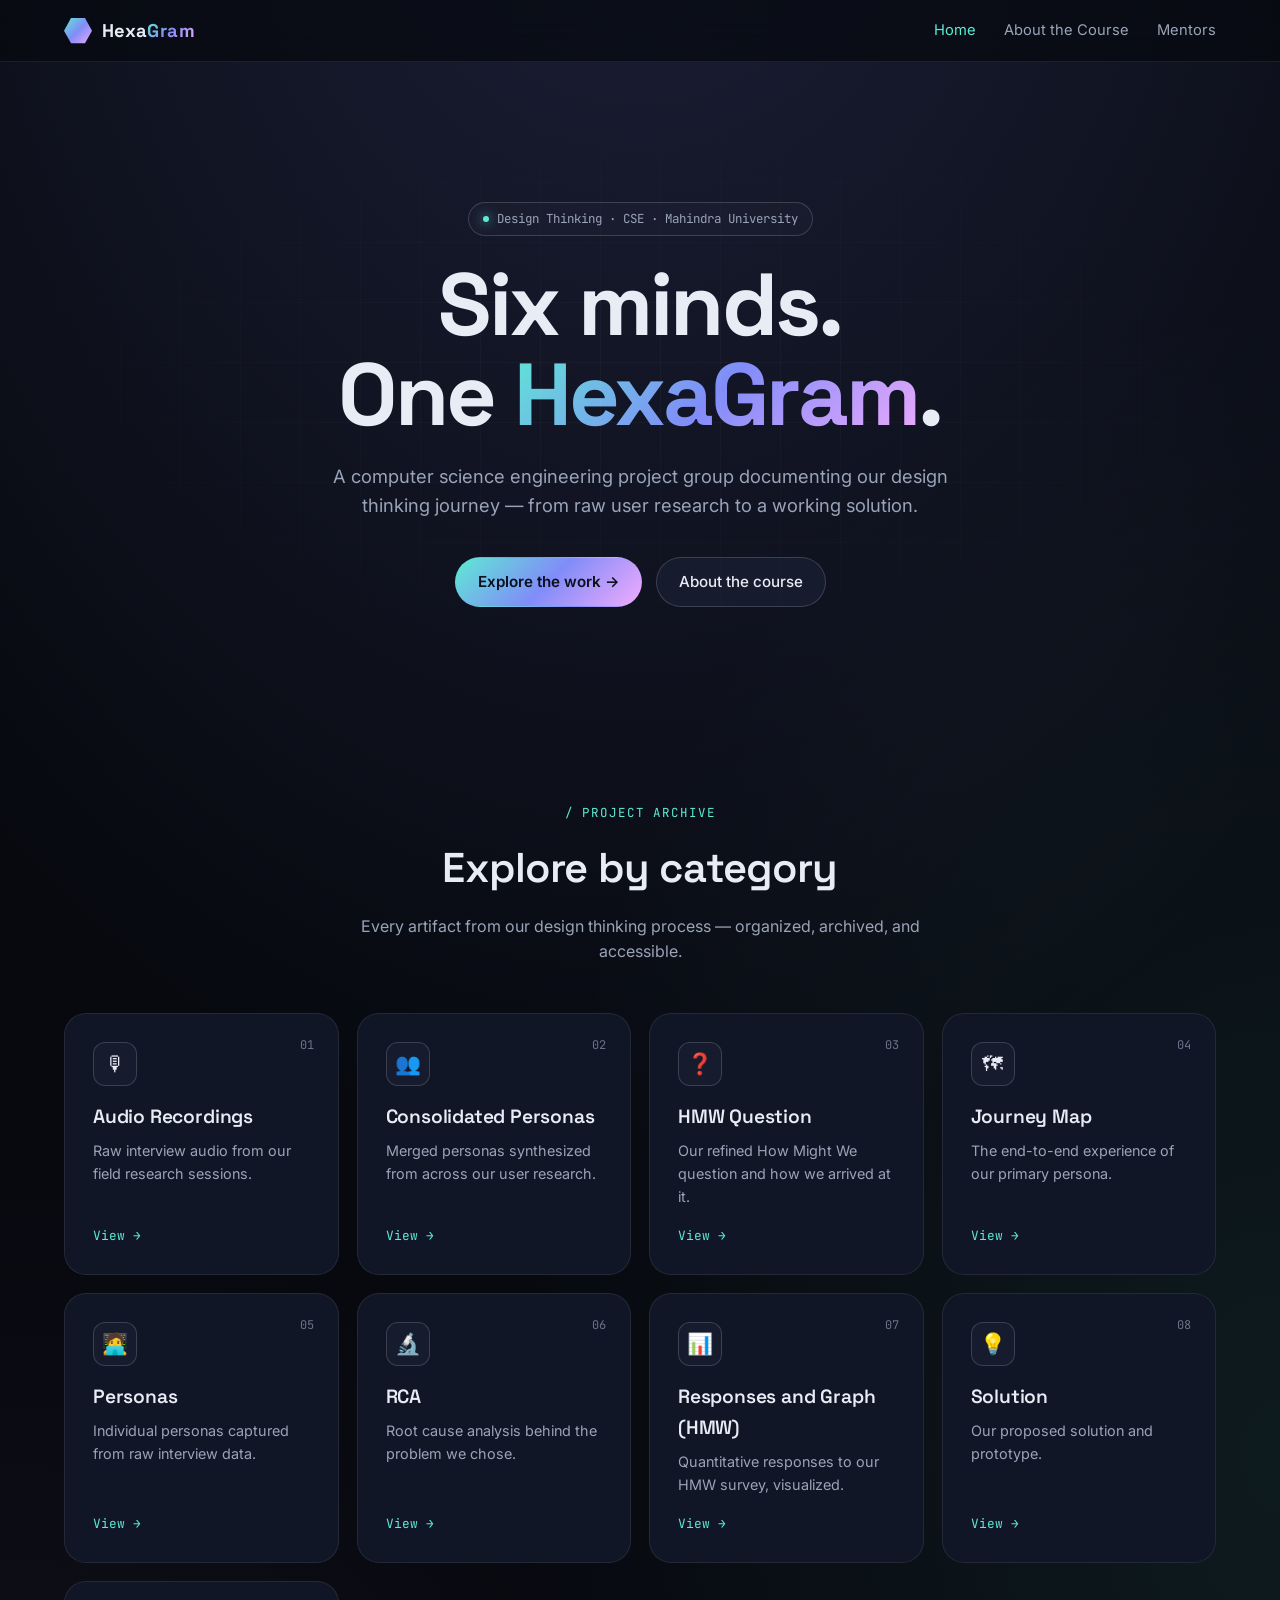
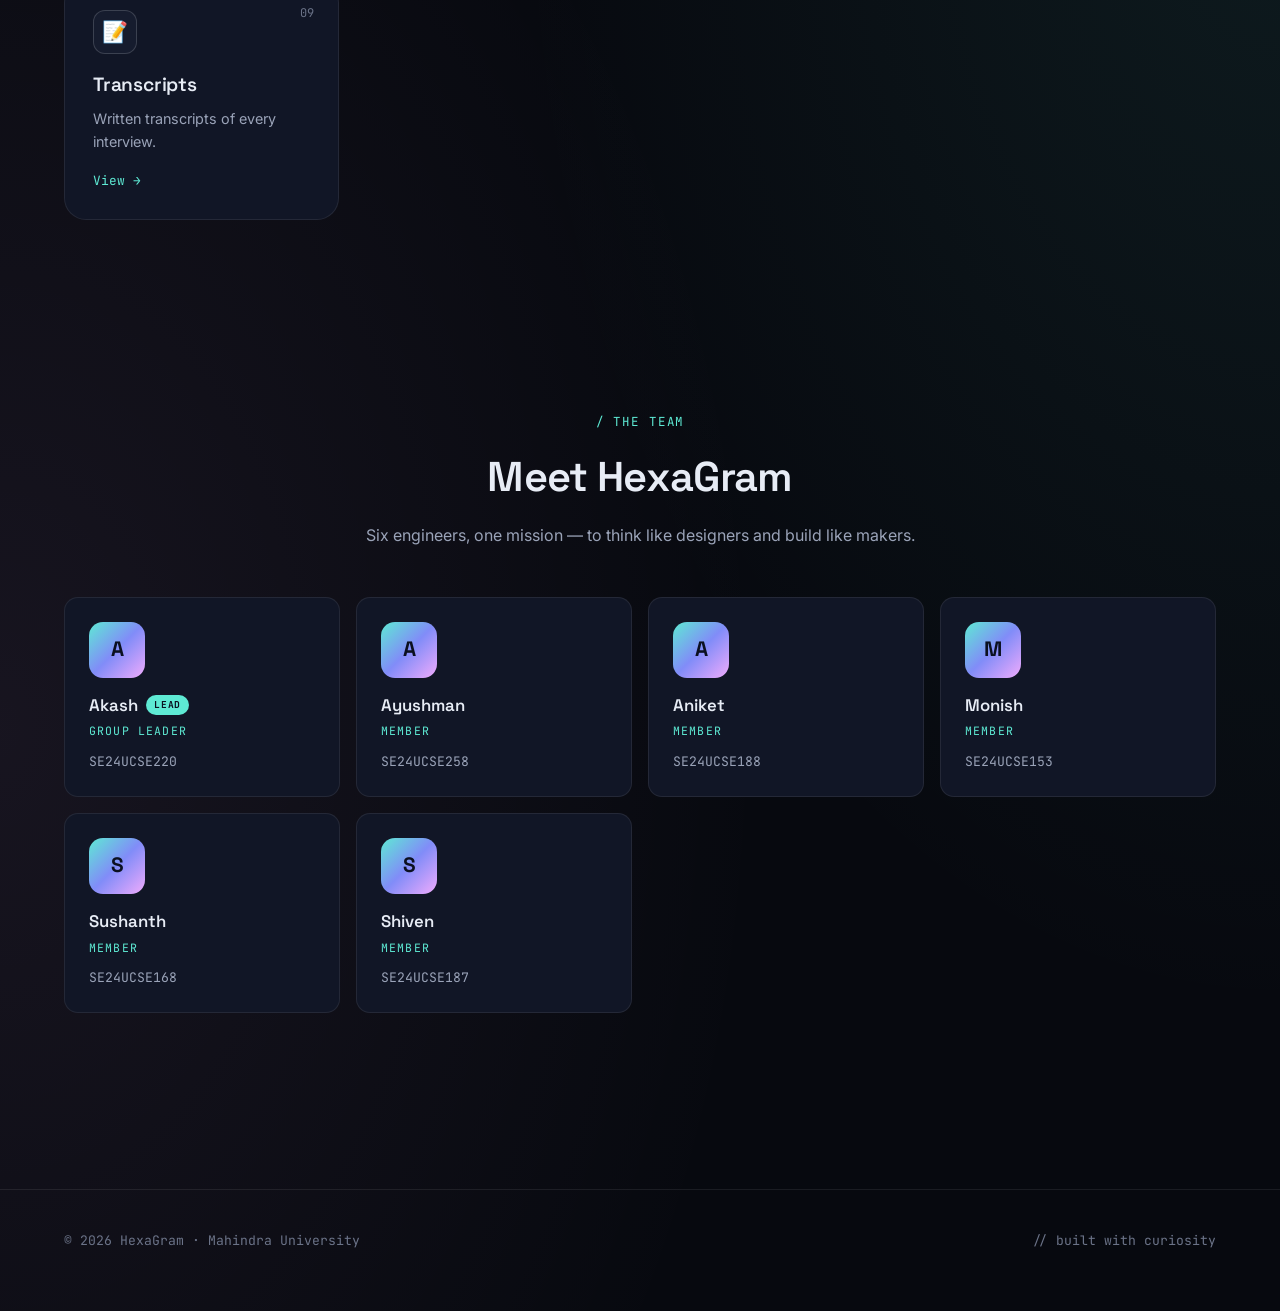
==== index.html @ b7a2eeb6 "Initial HexaGram upload" ====
<!DOCTYPE html>
<html lang="en">
<head>
  <meta charset="UTF-8" />
  <meta name="viewport" content="width=device-width, initial-scale=1.0" />
  <title>HexaGram — Design Thinking Project</title>
  <meta name="description" content="HexaGram is a six-member CSE engineering group exploring design thinking through research, personas, and solution prototyping." />
  <link rel="preconnect" href="https://fonts.googleapis.com" />
  <link rel="preconnect" href="https://fonts.gstatic.com" crossorigin />
  <link href="https://fonts.googleapis.com/css2?family=Inter:wght@400;500;600;700&family=Space+Grotesk:wght@400;500;600;700&family=JetBrains+Mono:wght@400;500&display=swap" rel="stylesheet" />
  <link rel="stylesheet" href="styles.css" />
</head>
<body>
  <nav class="nav">
    <div class="nav-inner">
      <a href="index.html" class="brand">
        <span class="brand-mark"></span>
        <span class="brand-name">Hexa<span>Gram</span></span>
      </a>
      <div class="nav-links">
        <a href="index.html" class="active">Home</a>
        <a href="about.html">About the Course</a>
        <a href="mentors.html">Mentors</a>
      </div>
    </div>
  </nav>

  <header class="hero">
    <div class="container">
      <span class="eyebrow"><span class="dot"></span> Design Thinking · CSE · Mahindra University</span>
      <h1>Six minds.<br/>One <span class="gradient">HexaGram</span>.</h1>
      <p class="lead">A computer science engineering project group documenting our design thinking journey — from raw user research to a working solution.</p>
      <div class="hero-cta">
        <a href="#explore" class="btn btn-primary">Explore the work →</a>
        <a href="about.html" class="btn">About the course</a>
      </div>
    </div>
  </header>

  <section class="section" id="explore">
    <div class="container">
      <div class="section-head">
        <span class="tag">/ project archive</span>
        <h2>Explore by category</h2>
        <p>Every artifact from our design thinking process — organized, archived, and accessible.</p>
      </div>
      <div class="cat-grid" id="categoryGrid"></div>
    </div>
  </section>

  <section class="section" id="team">
    <div class="container">
      <div class="section-head">
        <span class="tag">/ the team</span>
        <h2>Meet HexaGram</h2>
        <p>Six engineers, one mission — to think like designers and build like makers.</p>
      </div>
      <div class="team-grid" id="teamGrid"></div>
    </div>
  </section>

  <footer class="footer">
    <div class="container footer-inner">
      <div>© 2026 HexaGram · Mahindra University</div>
      <div>// built with curiosity</div>
    </div>
  </footer>

  <script src="app.js"></script>
  <script>
    // Render category grid + team on home page
    document.addEventListener('DOMContentLoaded', () => {
      HG.renderHome('#categoryGrid', '#teamGrid');
    });
  </script>
</body>
</html>
---- styles.css ----
/* ============================================
   HexaGram — Tech-focused, sleek design system
   ============================================ */
:root {
  --bg: #07090f;
  --bg-elev: #0d111b;
  --bg-card: #111626;
  --surface: #161c2e;
  --border: rgba(255, 255, 255, 0.08);
  --border-strong: rgba(255, 255, 255, 0.16);
  --text: #e7ecf5;
  --text-dim: #9aa3b8;
  --text-faint: #6b7388;
  --accent: #5eead4;          /* teal */
  --accent-2: #818cf8;        /* indigo */
  --accent-3: #f0abfc;        /* fuchsia */
  --glow: 0 0 40px rgba(94, 234, 212, 0.25);
  --gradient: linear-gradient(135deg, #5eead4 0%, #818cf8 50%, #f0abfc 100%);
  --gradient-soft: linear-gradient(135deg, rgba(94,234,212,0.12), rgba(129,140,248,0.12), rgba(240,171,252,0.12));
  --radius: 14px;
  --radius-lg: 22px;
  --shadow: 0 30px 80px -30px rgba(0,0,0,0.7);
  --font-display: "Space Grotesk", "Inter", system-ui, sans-serif;
  --font-body: "Inter", system-ui, -apple-system, sans-serif;
  --font-mono: "JetBrains Mono", ui-monospace, "SF Mono", Menlo, monospace;
}

* { box-sizing: border-box; margin: 0; padding: 0; }

html { scroll-behavior: smooth; }

body {
  background: var(--bg);
  color: var(--text);
  font-family: var(--font-body);
  font-size: 16px;
  line-height: 1.6;
  min-height: 100vh;
  overflow-x: hidden;
  background-image:
    radial-gradient(ellipse 80% 50% at 50% -10%, rgba(129,140,248,0.18), transparent),
    radial-gradient(ellipse 60% 40% at 100% 50%, rgba(94,234,212,0.08), transparent),
    radial-gradient(ellipse 60% 40% at 0% 80%, rgba(240,171,252,0.07), transparent);
}

a { color: inherit; text-decoration: none; }
img { max-width: 100%; display: block; }

/* ---------- Layout ---------- */
.container { max-width: 1200px; margin: 0 auto; padding: 0 24px; }
.section { padding: 96px 0; }
.section-sm { padding: 56px 0; }

/* ---------- Nav ---------- */
.nav {
  position: sticky; top: 0; z-index: 50;
  backdrop-filter: blur(14px);
  background: rgba(7, 9, 15, 0.7);
  border-bottom: 1px solid var(--border);
}
.nav-inner {
  display: flex; align-items: center; justify-content: space-between;
  padding: 16px 24px; max-width: 1200px; margin: 0 auto;
}
.brand {
  display: flex; align-items: center; gap: 10px;
  font-family: var(--font-display);
  font-weight: 700; font-size: 1.15rem; letter-spacing: 0.02em;
}
.brand-mark {
  width: 28px; height: 28px;
  background: var(--gradient);
  clip-path: polygon(25% 5%, 75% 5%, 100% 50%, 75% 95%, 25% 95%, 0% 50%);
  box-shadow: var(--glow);
}
.brand-name span { background: var(--gradient); -webkit-background-clip: text; background-clip: text; color: transparent; }
.nav-links { display: flex; gap: 28px; }
.nav-links a {
  font-size: 0.92rem; color: var(--text-dim);
  transition: color 0.2s;
}
.nav-links a:hover, .nav-links a.active { color: var(--text); }
.nav-links a.active { color: var(--accent); }

/* ---------- Hero ---------- */
.hero {
  position: relative;
  padding: 140px 0 100px;
  text-align: center;
  overflow: hidden;
}
.hero::before {
  content: "";
  position: absolute; inset: 0;
  background-image:
    linear-gradient(rgba(255,255,255,0.03) 1px, transparent 1px),
    linear-gradient(90deg, rgba(255,255,255,0.03) 1px, transparent 1px);
  background-size: 60px 60px;
  mask-image: radial-gradient(ellipse 60% 50% at 50% 50%, black, transparent);
  pointer-events: none;
}
.eyebrow {
  display: inline-flex; align-items: center; gap: 8px;
  padding: 6px 14px;
  border: 1px solid var(--border-strong);
  border-radius: 999px;
  font-family: var(--font-mono);
  font-size: 0.78rem;
  color: var(--text-dim);
  background: rgba(255,255,255,0.02);
  margin-bottom: 24px;
}
.eyebrow .dot { width: 6px; height: 6px; border-radius: 50%; background: var(--accent); box-shadow: 0 0 12px var(--accent); }
.hero h1 {
  font-family: var(--font-display);
  font-size: clamp(2.5rem, 7vw, 5.5rem);
  font-weight: 700;
  line-height: 1.02;
  letter-spacing: -0.03em;
  margin-bottom: 22px;
}
.hero h1 .gradient { background: var(--gradient); -webkit-background-clip: text; background-clip: text; color: transparent; }
.hero p.lead {
  font-size: 1.15rem;
  color: var(--text-dim);
  max-width: 640px;
  margin: 0 auto 36px;
}
.hero-cta { display: inline-flex; gap: 14px; flex-wrap: wrap; justify-content: center; }

.btn {
  display: inline-flex; align-items: center; gap: 8px;
  padding: 12px 22px;
  border-radius: 999px;
  font-weight: 500; font-size: 0.95rem;
  border: 1px solid var(--border-strong);
  background: var(--surface);
  color: var(--text);
  cursor: pointer;
  transition: all 0.2s;
}
.btn:hover { border-color: var(--accent); transform: translateY(-1px); }
.btn-primary {
  background: var(--gradient);
  color: #0b1020;
  border-color: transparent;
  font-weight: 600;
}
.btn-primary:hover { box-shadow: var(--glow); }

/* ---------- Section heads ---------- */
.section-head { margin-bottom: 48px; text-align: center; }
.section-head h2 {
  font-family: var(--font-display);
  font-size: clamp(1.8rem, 3.5vw, 2.6rem);
  font-weight: 600; letter-spacing: -0.02em;
  margin-bottom: 12px;
}
.section-head p { color: var(--text-dim); max-width: 560px; margin: 0 auto; }
.section-head .tag {
  font-family: var(--font-mono);
  font-size: 0.78rem; color: var(--accent);
  text-transform: uppercase; letter-spacing: 0.15em;
  margin-bottom: 12px; display: block;
}

/* ---------- Category Grid ---------- */
.cat-grid {
  display: grid;
  grid-template-columns: repeat(auto-fill, minmax(260px, 1fr));
  gap: 18px;
}
.cat-card {
  position: relative;
  display: block;
  padding: 28px;
  background: var(--bg-card);
  border: 1px solid var(--border);
  border-radius: var(--radius-lg);
  transition: all 0.3s ease;
  overflow: hidden;
  min-height: 200px;
  display: flex; flex-direction: column; justify-content: space-between;
}
.cat-card::before {
  content: "";
  position: absolute; inset: 0;
  background: var(--gradient-soft);
  opacity: 0;
  transition: opacity 0.3s;
}
.cat-card:hover {
  border-color: var(--border-strong);
  transform: translateY(-4px);
  box-shadow: var(--shadow);
}
.cat-card:hover::before { opacity: 1; }
.cat-card > * { position: relative; z-index: 1; }
.cat-icon {
  width: 44px; height: 44px;
  border-radius: 12px;
  background: var(--surface);
  border: 1px solid var(--border-strong);
  display: flex; align-items: center; justify-content: center;
  font-size: 1.3rem;
  margin-bottom: 16px;
}
.cat-card h3 {
  font-family: var(--font-display);
  font-size: 1.2rem;
  font-weight: 600;
  letter-spacing: -0.01em;
  margin-bottom: 6px;
}
.cat-card p { color: var(--text-dim); font-size: 0.9rem; }
.cat-card .arrow {
  margin-top: 18px;
  font-family: var(--font-mono);
  font-size: 0.8rem;
  color: var(--accent);
  display: inline-flex; align-items: center; gap: 6px;
}
.cat-card .num {
  position: absolute; top: 22px; right: 24px;
  font-family: var(--font-mono);
  font-size: 0.75rem;
  color: var(--text-faint);
}

/* ---------- Team ---------- */
.team-grid {
  display: grid;
  grid-template-columns: repeat(auto-fill, minmax(220px, 1fr));
  gap: 16px;
}
.member-card {
  padding: 24px;
  background: var(--bg-card);
  border: 1px solid var(--border);
  border-radius: var(--radius);
  position: relative;
  transition: all 0.3s;
}
.member-card:hover { border-color: var(--accent); transform: translateY(-2px); }
.member-avatar {
  width: 56px; height: 56px; border-radius: 14px;
  background: var(--gradient);
  display: flex; align-items: center; justify-content: center;
  font-family: var(--font-display);
  font-weight: 700; font-size: 1.3rem;
  color: #0b1020;
  margin-bottom: 14px;
}
.member-name {
  font-family: var(--font-display);
  font-weight: 600; font-size: 1.05rem;
  display: flex; align-items: center; gap: 8px;
}
.member-role {
  font-family: var(--font-mono);
  font-size: 0.72rem;
  color: var(--accent);
  text-transform: uppercase; letter-spacing: 0.1em;
  margin: 4px 0 10px;
}
.member-id {
  font-family: var(--font-mono);
  font-size: 0.82rem;
  color: var(--text-dim);
}
.leader-badge {
  font-family: var(--font-mono); font-size: 0.6rem;
  background: var(--accent); color: #0b1020;
  padding: 2px 8px; border-radius: 999px;
  font-weight: 700; letter-spacing: 0.08em;
}

/* ---------- Mentors ---------- */
.mentor-grid {
  display: grid;
  grid-template-columns: repeat(auto-fill, minmax(260px, 1fr));
  gap: 20px;
}
.mentor-card {
  padding: 32px 28px;
  background: var(--bg-card);
  border: 1px solid var(--border);
  border-radius: var(--radius-lg);
  text-align: center;
  transition: all 0.3s;
}
.mentor-card:hover { transform: translateY(-4px); border-color: var(--border-strong); box-shadow: var(--shadow); }
.mentor-avatar {
  width: 88px; height: 88px;
  margin: 0 auto 18px;
  border-radius: 50%;
  background: var(--gradient);
  display: flex; align-items: center; justify-content: center;
  font-family: var(--font-display);
  font-size: 2rem; font-weight: 700;
  color: #0b1020;
  box-shadow: var(--glow);
}
.mentor-name { font-family: var(--font-display); font-size: 1.2rem; font-weight: 600; }
.mentor-role { font-family: var(--font-mono); font-size: 0.75rem; color: var(--accent); text-transform: uppercase; letter-spacing: 0.12em; margin: 6px 0 14px; }
.mentor-bio { color: var(--text-dim); font-size: 0.92rem; }

/* ---------- About / Prose ---------- */
.prose {
  max-width: 760px;
  margin: 0 auto;
}
.prose h2 {
  font-family: var(--font-display);
  font-size: 1.6rem;
  margin: 40px 0 16px;
  letter-spacing: -0.01em;
}
.prose h2:first-child { margin-top: 0; }
.prose p { color: var(--text-dim); margin-bottom: 16px; }
.prose ul { padding-left: 22px; margin-bottom: 16px; color: var(--text-dim); }
.prose li { margin-bottom: 8px; }
.prose strong { color: var(--text); }

.about-grid {
  display: grid;
  grid-template-columns: repeat(auto-fit, minmax(220px, 1fr));
  gap: 16px;
  margin-top: 32px;
}
.about-stat {
  padding: 24px;
  background: var(--bg-card);
  border: 1px solid var(--border);
  border-radius: var(--radius);
}
.about-stat .n {
  font-family: var(--font-display);
  font-size: 2rem; font-weight: 700;
  background: var(--gradient);
  -webkit-background-clip: text; background-clip: text; color: transparent;
}
.about-stat .l {
  font-family: var(--font-mono);
  font-size: 0.78rem;
  color: var(--text-dim);
  text-transform: uppercase; letter-spacing: 0.1em;
  margin-top: 4px;
}

/* ---------- Subpage (template) ---------- */
.subpage-header {
  padding: 80px 0 40px;
  border-bottom: 1px solid var(--border);
}
.crumb {
  font-family: var(--font-mono);
  font-size: 0.8rem;
  color: var(--text-faint);
  margin-bottom: 16px;
}
.crumb a { color: var(--text-dim); }
.crumb a:hover { color: var(--accent); }
.subpage-title {
  font-family: var(--font-display);
  font-size: clamp(2rem, 5vw, 3.4rem);
  font-weight: 700; letter-spacing: -0.02em;
  margin-bottom: 14px;
}
.subpage-desc { color: var(--text-dim); max-width: 720px; font-size: 1.05rem; }

.block { margin-bottom: 48px; }
.block h2 {
  font-family: var(--font-display);
  font-size: 1.5rem; font-weight: 600;
  margin-bottom: 16px;
  letter-spacing: -0.01em;
}
.block-text p { color: var(--text-dim); margin-bottom: 14px; }
.block-images {
  display: grid;
  grid-template-columns: repeat(auto-fill, minmax(280px, 1fr));
  gap: 14px;
}
.block-images img {
  width: 100%;
  border-radius: var(--radius);
  border: 1px solid var(--border);
  background: var(--bg-card);
}
.file-list { display: grid; gap: 10px; }
.file-item {
  display: flex; align-items: center; gap: 14px;
  padding: 14px 18px;
  background: var(--bg-card);
  border: 1px solid var(--border);
  border-radius: var(--radius);
  transition: all 0.2s;
}
.file-item:hover { border-color: var(--accent); }
.file-item .ico {
  width: 36px; height: 36px; border-radius: 10px;
  background: var(--surface); border: 1px solid var(--border-strong);
  display: flex; align-items: center; justify-content: center;
  font-family: var(--font-mono); font-size: 0.7rem;
  color: var(--accent);
}
.file-item .meta { flex: 1; }
.file-item .name { font-weight: 500; }
.file-item .sub { font-size: 0.82rem; color: var(--text-faint); font-family: var(--font-mono); }

/* ---------- Audio ---------- */
.audio-item {
  padding: 18px;
  background: var(--bg-card);
  border: 1px solid var(--border);
  border-radius: var(--radius);
  margin-bottom: 12px;
}
.audio-item .label { font-weight: 500; margin-bottom: 10px; }
.audio-item audio { width: 100%; }

/* ---------- Footer ---------- */
.footer {
  border-top: 1px solid var(--border);
  padding: 40px 0 60px;
  margin-top: 80px;
}
.footer-inner {
  display: flex; justify-content: space-between; flex-wrap: wrap; gap: 20px;
  color: var(--text-faint);
  font-family: var(--font-mono);
  font-size: 0.82rem;
}

/* ---------- Loading state ---------- */
.loading {
  padding: 80px 20px; text-align: center;
  color: var(--text-dim);
  font-family: var(--font-mono);
}
.empty { color: var(--text-faint); font-style: italic; }

@media (max-width: 640px) {
  .section { padding: 64px 0; }
  .hero { padding: 80px 0 60px; }
  .nav-links { gap: 16px; }
  .nav-links a { font-size: 0.85rem; }
}
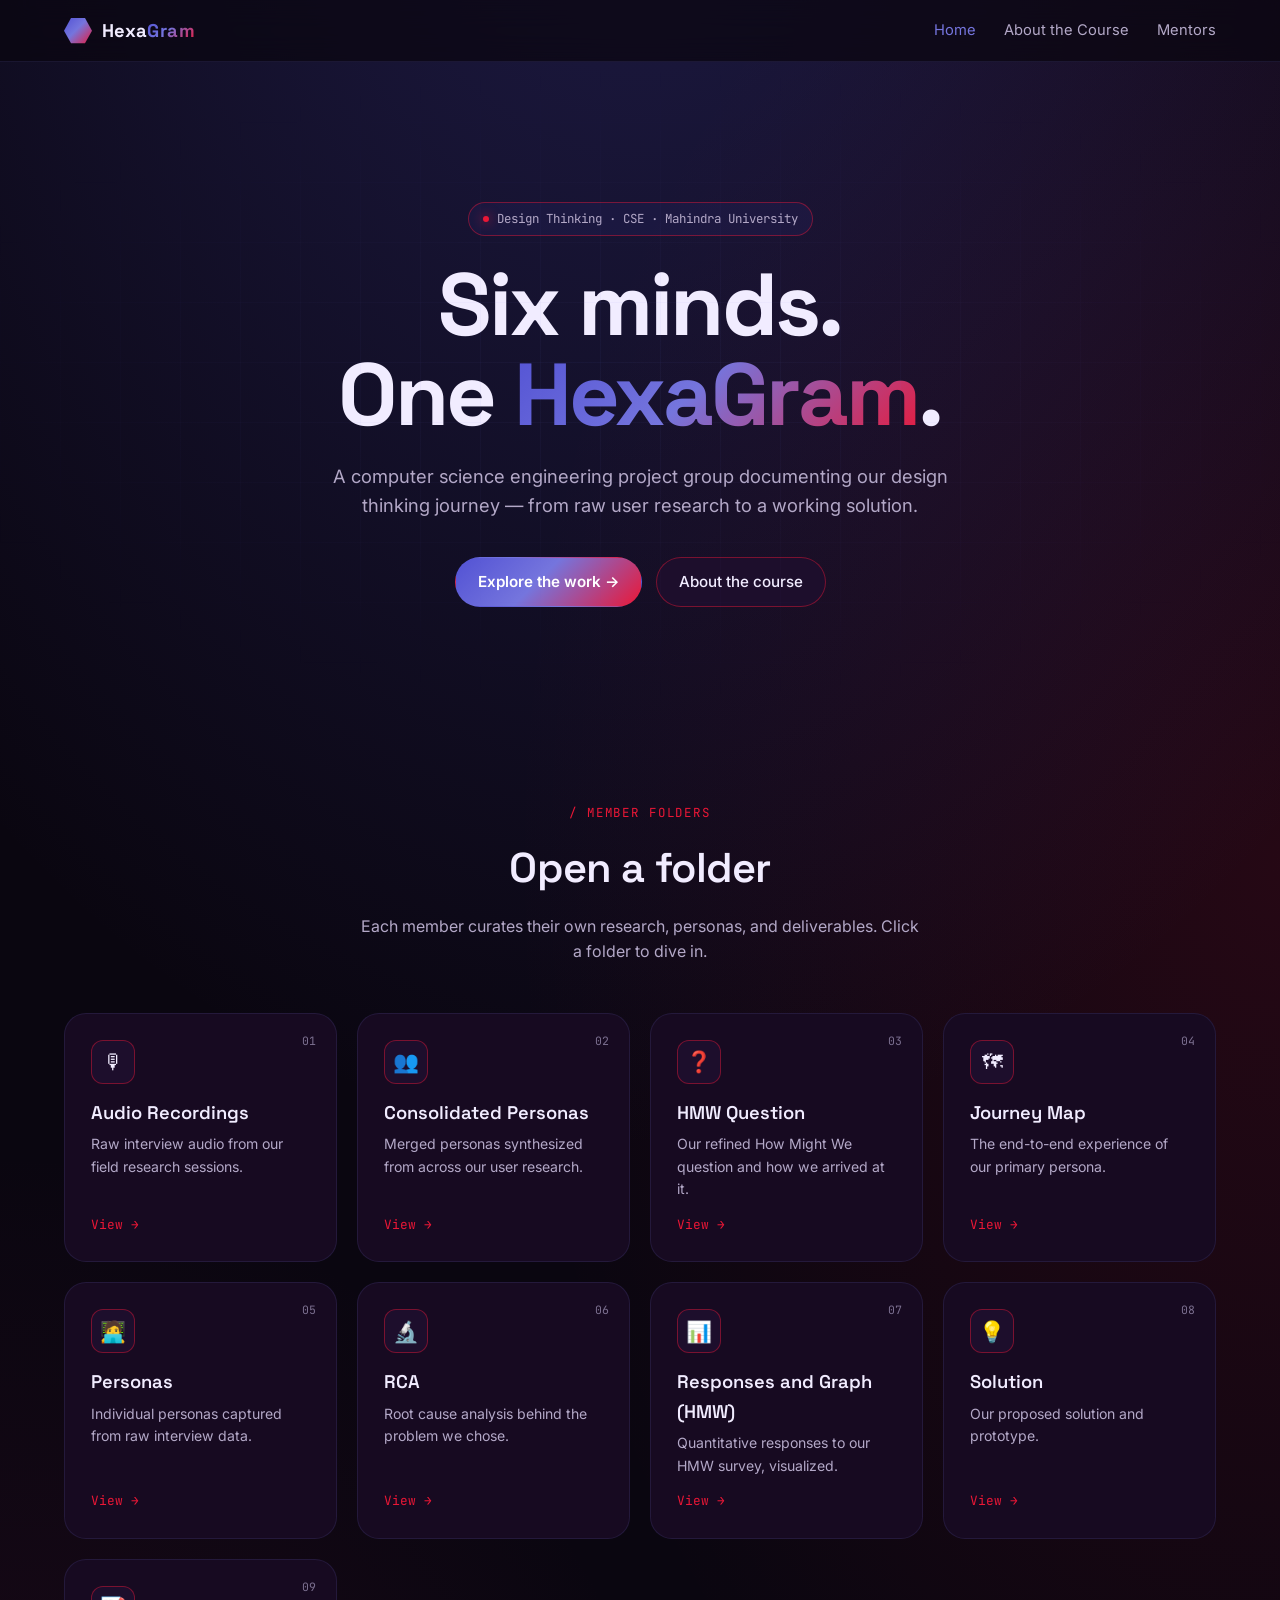
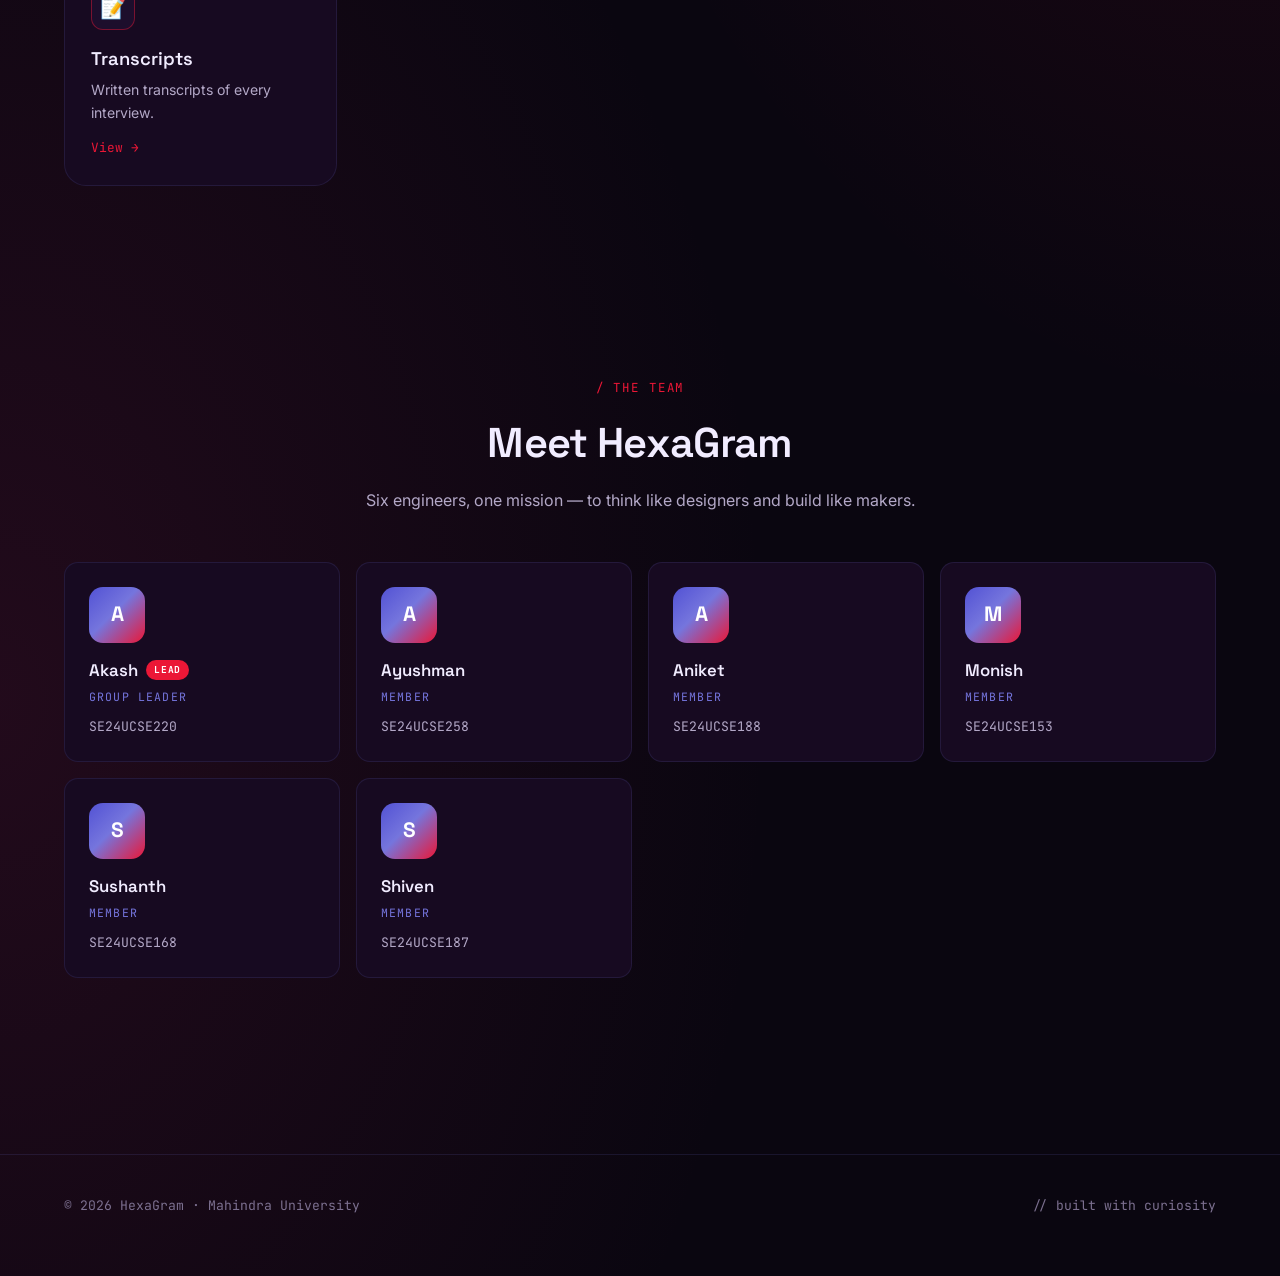
==== commit d7aaa317: "Update index.html" ====
--- a/index.html
+++ b/index.html
@@ -40,11 +40,11 @@
   <section class="section" id="explore">
     <div class="container">
       <div class="section-head">
-        <span class="tag">/ project archive</span>
-        <h2>Explore by category</h2>
-        <p>Every artifact from our design thinking process — organized, archived, and accessible.</p>
+        <span class="tag">/ member folders</span>
+        <h2>Open a folder</h2>
+        <p>Each member curates their own research, personas, and deliverables. Click a folder to dive in.</p>
       </div>
-      <div class="cat-grid" id="categoryGrid"></div>
+      <div class="folder-grid" id="folderGrid"></div>
     </div>
   </section>
 
@@ -70,7 +70,7 @@
   <script>
     // Render category grid + team on home page
     document.addEventListener('DOMContentLoaded', () => {
-      HG.renderHome('#categoryGrid', '#teamGrid');
+      HG.renderHome('#folderGrid', '#teamGrid');
     });
   </script>
 </body>
--- a/styles.css
+++ b/styles.css
@@ -1,32 +1,46 @@
 /* ============================================
-   HexaGram — Tech-focused, sleek design system
+   HexaGram â€” Sleek tech UI (Red / Purple palette)
+   Painful Red       #eb1736
+   35yr Purple       #5252d4
+   Lighter Purple    #7575dd
+   Shadow Purple-Red #781a44
    ============================================ */
 :root {
-  --bg: #07090f;
-  --bg-elev: #0d111b;
-  --bg-card: #111626;
-  --surface: #161c2e;
-  --border: rgba(255, 255, 255, 0.08);
-  --border-strong: rgba(255, 255, 255, 0.16);
-  --text: #e7ecf5;
-  --text-dim: #9aa3b8;
-  --text-faint: #6b7388;
-  --accent: #5eead4;          /* teal */
-  --accent-2: #818cf8;        /* indigo */
-  --accent-3: #f0abfc;        /* fuchsia */
-  --glow: 0 0 40px rgba(94, 234, 212, 0.25);
-  --gradient: linear-gradient(135deg, #5eead4 0%, #818cf8 50%, #f0abfc 100%);
-  --gradient-soft: linear-gradient(135deg, rgba(94,234,212,0.12), rgba(129,140,248,0.12), rgba(240,171,252,0.12));
+  --red: #eb1736;
+  --purple: #5252d4;
+  --purple-light: #7575dd;
+  --shadow-purple: #781a44;
+
+  --bg: #0a0610;
+  --bg-elev: #11091a;
+  --bg-card: #170a21;
+  --surface: #1d0e2c;
+  --border: rgba(117, 117, 221, 0.14);
+  --border-strong: rgba(235, 23, 54, 0.45);
+
+  --text: #f1ecff;
+  --text-dim: #b3a8c7;
+  --text-faint: #7c7090;
+
+  --accent: var(--purple-light);
+  --accent-2: var(--red);
+
+  --glow: 0 0 50px rgba(82, 82, 212, 0.45);
+  --glow-red: 0 0 40px rgba(235, 23, 54, 0.35);
+
+  --gradient: linear-gradient(135deg, var(--purple) 0%, var(--purple-light) 45%, var(--red) 100%);
+  --gradient-rev: linear-gradient(135deg, var(--red) 0%, var(--shadow-purple) 50%, var(--purple) 100%);
+  --gradient-soft: linear-gradient(135deg, rgba(82,82,212,0.18), rgba(117,117,221,0.12), rgba(235,23,54,0.16));
+
   --radius: 14px;
   --radius-lg: 22px;
-  --shadow: 0 30px 80px -30px rgba(0,0,0,0.7);
+  --shadow: 0 30px 80px -30px rgba(120, 26, 68, 0.7);
   --font-display: "Space Grotesk", "Inter", system-ui, sans-serif;
   --font-body: "Inter", system-ui, -apple-system, sans-serif;
   --font-mono: "JetBrains Mono", ui-monospace, "SF Mono", Menlo, monospace;
 }
 
 * { box-sizing: border-box; margin: 0; padding: 0; }
-
 html { scroll-behavior: smooth; }
 
 body {
@@ -38,24 +52,22 @@
   min-height: 100vh;
   overflow-x: hidden;
   background-image:
-    radial-gradient(ellipse 80% 50% at 50% -10%, rgba(129,140,248,0.18), transparent),
-    radial-gradient(ellipse 60% 40% at 100% 50%, rgba(94,234,212,0.08), transparent),
-    radial-gradient(ellipse 60% 40% at 0% 80%, rgba(240,171,252,0.07), transparent);
+    radial-gradient(ellipse 80% 50% at 50% -10%, rgba(82,82,212,0.28), transparent),
+    radial-gradient(ellipse 60% 40% at 100% 30%, rgba(235,23,54,0.12), transparent),
+    radial-gradient(ellipse 60% 40% at 0% 80%, rgba(120,26,68,0.22), transparent);
 }
 
 a { color: inherit; text-decoration: none; }
 img { max-width: 100%; display: block; }
 
-/* ---------- Layout ---------- */
 .container { max-width: 1200px; margin: 0 auto; padding: 0 24px; }
 .section { padding: 96px 0; }
-.section-sm { padding: 56px 0; }
 
 /* ---------- Nav ---------- */
 .nav {
   position: sticky; top: 0; z-index: 50;
   backdrop-filter: blur(14px);
-  background: rgba(7, 9, 15, 0.7);
+  background: rgba(10, 6, 16, 0.72);
   border-bottom: 1px solid var(--border);
 }
 .nav-inner {
@@ -75,26 +87,17 @@
 }
 .brand-name span { background: var(--gradient); -webkit-background-clip: text; background-clip: text; color: transparent; }
 .nav-links { display: flex; gap: 28px; }
-.nav-links a {
-  font-size: 0.92rem; color: var(--text-dim);
-  transition: color 0.2s;
-}
+.nav-links a { font-size: 0.92rem; color: var(--text-dim); transition: color 0.2s; }
 .nav-links a:hover, .nav-links a.active { color: var(--text); }
-.nav-links a.active { color: var(--accent); }
+.nav-links a.active { color: var(--purple-light); }
 
 /* ---------- Hero ---------- */
-.hero {
-  position: relative;
-  padding: 140px 0 100px;
-  text-align: center;
-  overflow: hidden;
-}
+.hero { position: relative; padding: 140px 0 100px; text-align: center; overflow: hidden; }
 .hero::before {
-  content: "";
-  position: absolute; inset: 0;
+  content: ""; position: absolute; inset: 0;
   background-image:
-    linear-gradient(rgba(255,255,255,0.03) 1px, transparent 1px),
-    linear-gradient(90deg, rgba(255,255,255,0.03) 1px, transparent 1px);
+    linear-gradient(rgba(117,117,221,0.06) 1px, transparent 1px),
+    linear-gradient(90deg, rgba(117,117,221,0.06) 1px, transparent 1px);
   background-size: 60px 60px;
   mask-image: radial-gradient(ellipse 60% 50% at 50% 50%, black, transparent);
   pointer-events: none;
@@ -107,31 +110,23 @@
   font-family: var(--font-mono);
   font-size: 0.78rem;
   color: var(--text-dim);
-  background: rgba(255,255,255,0.02);
+  background: rgba(82,82,212,0.08);
   margin-bottom: 24px;
 }
-.eyebrow .dot { width: 6px; height: 6px; border-radius: 50%; background: var(--accent); box-shadow: 0 0 12px var(--accent); }
+.eyebrow .dot { width: 6px; height: 6px; border-radius: 50%; background: var(--red); box-shadow: 0 0 12px var(--red); }
 .hero h1 {
   font-family: var(--font-display);
   font-size: clamp(2.5rem, 7vw, 5.5rem);
-  font-weight: 700;
-  line-height: 1.02;
-  letter-spacing: -0.03em;
+  font-weight: 700; line-height: 1.02; letter-spacing: -0.03em;
   margin-bottom: 22px;
 }
 .hero h1 .gradient { background: var(--gradient); -webkit-background-clip: text; background-clip: text; color: transparent; }
-.hero p.lead {
-  font-size: 1.15rem;
-  color: var(--text-dim);
-  max-width: 640px;
-  margin: 0 auto 36px;
-}
+.hero p.lead { font-size: 1.15rem; color: var(--text-dim); max-width: 640px; margin: 0 auto 36px; }
 .hero-cta { display: inline-flex; gap: 14px; flex-wrap: wrap; justify-content: center; }
 
 .btn {
   display: inline-flex; align-items: center; gap: 8px;
-  padding: 12px 22px;
-  border-radius: 999px;
+  padding: 12px 22px; border-radius: 999px;
   font-weight: 500; font-size: 0.95rem;
   border: 1px solid var(--border-strong);
   background: var(--surface);
@@ -139,10 +134,10 @@
   cursor: pointer;
   transition: all 0.2s;
 }
-.btn:hover { border-color: var(--accent); transform: translateY(-1px); }
+.btn:hover { border-color: var(--red); transform: translateY(-1px); box-shadow: var(--glow-red); }
 .btn-primary {
   background: var(--gradient);
-  color: #0b1020;
+  color: #fff;
   border-color: transparent;
   font-weight: 600;
 }
@@ -159,286 +154,194 @@
 .section-head p { color: var(--text-dim); max-width: 560px; margin: 0 auto; }
 .section-head .tag {
   font-family: var(--font-mono);
-  font-size: 0.78rem; color: var(--accent);
+  font-size: 0.78rem; color: var(--red);
   text-transform: uppercase; letter-spacing: 0.15em;
   margin-bottom: 12px; display: block;
 }
 
-/* ---------- Category Grid ---------- */
-.cat-grid {
+/* ---------- Member Folders (homepage grid) ---------- */
+.folder-grid {
   display: grid;
   grid-template-columns: repeat(auto-fill, minmax(260px, 1fr));
-  gap: 18px;
-}
+  gap: 20px;
+}
+.folder-card {
+  position: relative; display: block;
+  padding: 28px;
+  background: linear-gradient(160deg, var(--bg-card), var(--surface));
+  border: 1px solid var(--border);
+  border-radius: var(--radius-lg);
+  overflow: hidden;
+  min-height: 220px;
+  transition: all 0.3s ease;
+}
+.folder-card::before {
+  content: ""; position: absolute; inset: 0;
+  background: var(--gradient-soft);
+  opacity: 0; transition: opacity .3s;
+}
+.folder-card::after {
+  content: ""; position: absolute; top: -1px; left: -1px; right: -1px; bottom: -1px;
+  border-radius: inherit;
+  padding: 1px;
+  background: var(--gradient);
+  -webkit-mask: linear-gradient(#000 0 0) content-box, linear-gradient(#000 0 0);
+  -webkit-mask-composite: xor; mask-composite: exclude;
+  opacity: 0; transition: opacity .3s;
+}
+.folder-card:hover { transform: translateY(-4px); box-shadow: var(--shadow); }
+.folder-card:hover::before, .folder-card:hover::after { opacity: 1; }
+.folder-card > * { position: relative; z-index: 1; }
+.folder-icon {
+  width: 56px; height: 56px; border-radius: 14px;
+  background: var(--gradient);
+  display: flex; align-items: center; justify-content: center;
+  font-family: var(--font-display); font-weight: 700; font-size: 1.5rem;
+  color: #fff;
+  margin-bottom: 18px;
+  box-shadow: var(--glow);
+}
+.folder-card h3 { font-family: var(--font-display); font-size: 1.35rem; font-weight: 600; letter-spacing: -0.01em; }
+.folder-card .meta { font-family: var(--font-mono); font-size: 0.78rem; color: var(--text-faint); margin-top: 4px; }
+.folder-card .arrow {
+  margin-top: 22px;
+  font-family: var(--font-mono); font-size: 0.82rem;
+  color: var(--purple-light);
+  display: inline-flex; align-items: center; gap: 6px;
+}
+.folder-card .num {
+  position: absolute; top: 22px; right: 24px;
+  font-family: var(--font-mono); font-size: 0.75rem;
+  color: var(--text-faint);
+}
+
+/* ---------- Deliverables grid (member page) ---------- */
+.cat-grid { display: grid; grid-template-columns: repeat(auto-fill, minmax(240px, 1fr)); gap: 18px; }
 .cat-card {
-  position: relative;
-  display: block;
-  padding: 28px;
+  position: relative; display: flex; flex-direction: column; justify-content: space-between;
+  padding: 26px;
   background: var(--bg-card);
   border: 1px solid var(--border);
   border-radius: var(--radius-lg);
   transition: all 0.3s ease;
+  min-height: 190px;
   overflow: hidden;
-  min-height: 200px;
-  display: flex; flex-direction: column; justify-content: space-between;
-}
-.cat-card::before {
-  content: "";
-  position: absolute; inset: 0;
-  background: var(--gradient-soft);
-  opacity: 0;
-  transition: opacity 0.3s;
-}
-.cat-card:hover {
-  border-color: var(--border-strong);
-  transform: translateY(-4px);
-  box-shadow: var(--shadow);
-}
+}
+.cat-card::before { content: ""; position: absolute; inset: 0; background: var(--gradient-soft); opacity: 0; transition: opacity .3s; }
+.cat-card:hover { transform: translateY(-3px); border-color: var(--border-strong); box-shadow: var(--shadow); }
 .cat-card:hover::before { opacity: 1; }
 .cat-card > * { position: relative; z-index: 1; }
 .cat-icon {
-  width: 44px; height: 44px;
-  border-radius: 12px;
+  width: 44px; height: 44px; border-radius: 12px;
   background: var(--surface);
   border: 1px solid var(--border-strong);
   display: flex; align-items: center; justify-content: center;
-  font-size: 1.3rem;
-  margin-bottom: 16px;
-}
-.cat-card h3 {
-  font-family: var(--font-display);
-  font-size: 1.2rem;
-  font-weight: 600;
-  letter-spacing: -0.01em;
-  margin-bottom: 6px;
-}
-.cat-card p { color: var(--text-dim); font-size: 0.9rem; }
-.cat-card .arrow {
-  margin-top: 18px;
-  font-family: var(--font-mono);
-  font-size: 0.8rem;
-  color: var(--accent);
-  display: inline-flex; align-items: center; gap: 6px;
-}
-.cat-card .num {
-  position: absolute; top: 22px; right: 24px;
-  font-family: var(--font-mono);
-  font-size: 0.75rem;
-  color: var(--text-faint);
-}
-
-/* ---------- Team ---------- */
-.team-grid {
-  display: grid;
-  grid-template-columns: repeat(auto-fill, minmax(220px, 1fr));
-  gap: 16px;
-}
+  font-size: 1.3rem; margin-bottom: 14px;
+}
+.cat-card h3 { font-family: var(--font-display); font-size: 1.15rem; font-weight: 600; margin-bottom: 6px; }
+.cat-card p { color: var(--text-dim); font-size: 0.88rem; }
+.cat-card .arrow { margin-top: 14px; font-family: var(--font-mono); font-size: 0.8rem; color: var(--red); }
+.cat-card .num { position: absolute; top: 18px; right: 20px; font-family: var(--font-mono); font-size: 0.72rem; color: var(--text-faint); }
+
+/* ---------- Team / Mentors ---------- */
+.team-grid { display: grid; grid-template-columns: repeat(auto-fill, minmax(220px, 1fr)); gap: 16px; }
 .member-card {
   padding: 24px;
   background: var(--bg-card);
   border: 1px solid var(--border);
   border-radius: var(--radius);
-  position: relative;
   transition: all 0.3s;
 }
-.member-card:hover { border-color: var(--accent); transform: translateY(-2px); }
+.member-card:hover { border-color: var(--red); transform: translateY(-2px); box-shadow: var(--glow-red); }
 .member-avatar {
   width: 56px; height: 56px; border-radius: 14px;
   background: var(--gradient);
   display: flex; align-items: center; justify-content: center;
-  font-family: var(--font-display);
-  font-weight: 700; font-size: 1.3rem;
-  color: #0b1020;
-  margin-bottom: 14px;
-}
-.member-name {
-  font-family: var(--font-display);
-  font-weight: 600; font-size: 1.05rem;
-  display: flex; align-items: center; gap: 8px;
-}
-.member-role {
-  font-family: var(--font-mono);
-  font-size: 0.72rem;
-  color: var(--accent);
-  text-transform: uppercase; letter-spacing: 0.1em;
-  margin: 4px 0 10px;
-}
-.member-id {
-  font-family: var(--font-mono);
-  font-size: 0.82rem;
-  color: var(--text-dim);
-}
+  font-family: var(--font-display); font-weight: 700; font-size: 1.3rem;
+  color: #fff; margin-bottom: 14px;
+}
+.member-name { font-family: var(--font-display); font-weight: 600; font-size: 1.05rem; display: flex; align-items: center; gap: 8px; }
+.member-role { font-family: var(--font-mono); font-size: 0.72rem; color: var(--purple-light); text-transform: uppercase; letter-spacing: 0.1em; margin: 4px 0 10px; }
+.member-id { font-family: var(--font-mono); font-size: 0.82rem; color: var(--text-dim); }
 .leader-badge {
   font-family: var(--font-mono); font-size: 0.6rem;
-  background: var(--accent); color: #0b1020;
+  background: var(--red); color: #fff;
   padding: 2px 8px; border-radius: 999px;
   font-weight: 700; letter-spacing: 0.08em;
 }
 
-/* ---------- Mentors ---------- */
-.mentor-grid {
-  display: grid;
-  grid-template-columns: repeat(auto-fill, minmax(260px, 1fr));
-  gap: 20px;
-}
+.mentor-grid { display: grid; grid-template-columns: repeat(auto-fill, minmax(260px, 1fr)); gap: 20px; }
 .mentor-card {
-  padding: 32px 28px;
-  background: var(--bg-card);
-  border: 1px solid var(--border);
-  border-radius: var(--radius-lg);
-  text-align: center;
-  transition: all 0.3s;
+  padding: 32px 28px; background: var(--bg-card);
+  border: 1px solid var(--border); border-radius: var(--radius-lg);
+  text-align: center; transition: all 0.3s;
 }
 .mentor-card:hover { transform: translateY(-4px); border-color: var(--border-strong); box-shadow: var(--shadow); }
 .mentor-avatar {
-  width: 88px; height: 88px;
-  margin: 0 auto 18px;
-  border-radius: 50%;
-  background: var(--gradient);
-  display: flex; align-items: center; justify-content: center;
-  font-family: var(--font-display);
-  font-size: 2rem; font-weight: 700;
-  color: #0b1020;
-  box-shadow: var(--glow);
+  width: 88px; height: 88px; margin: 0 auto 18px; border-radius: 50%;
+  background: var(--gradient);
+  display: flex; align-items: center; justify-content: center;
+  font-family: var(--font-display); font-size: 2rem; font-weight: 700;
+  color: #fff; box-shadow: var(--glow);
 }
 .mentor-name { font-family: var(--font-display); font-size: 1.2rem; font-weight: 600; }
-.mentor-role { font-family: var(--font-mono); font-size: 0.75rem; color: var(--accent); text-transform: uppercase; letter-spacing: 0.12em; margin: 6px 0 14px; }
+.mentor-role { font-family: var(--font-mono); font-size: 0.75rem; color: var(--red); text-transform: uppercase; letter-spacing: 0.12em; margin: 6px 0 14px; }
 .mentor-bio { color: var(--text-dim); font-size: 0.92rem; }
 
 /* ---------- About / Prose ---------- */
-.prose {
-  max-width: 760px;
-  margin: 0 auto;
-}
-.prose h2 {
-  font-family: var(--font-display);
-  font-size: 1.6rem;
-  margin: 40px 0 16px;
-  letter-spacing: -0.01em;
-}
+.prose { max-width: 760px; margin: 0 auto; }
+.prose h2 { font-family: var(--font-display); font-size: 1.6rem; margin: 40px 0 16px; letter-spacing: -0.01em; }
 .prose h2:first-child { margin-top: 0; }
 .prose p { color: var(--text-dim); margin-bottom: 16px; }
 .prose ul { padding-left: 22px; margin-bottom: 16px; color: var(--text-dim); }
 .prose li { margin-bottom: 8px; }
 .prose strong { color: var(--text); }
 
-.about-grid {
-  display: grid;
-  grid-template-columns: repeat(auto-fit, minmax(220px, 1fr));
-  gap: 16px;
-  margin-top: 32px;
-}
-.about-stat {
-  padding: 24px;
-  background: var(--bg-card);
-  border: 1px solid var(--border);
-  border-radius: var(--radius);
-}
-.about-stat .n {
-  font-family: var(--font-display);
-  font-size: 2rem; font-weight: 700;
-  background: var(--gradient);
-  -webkit-background-clip: text; background-clip: text; color: transparent;
-}
-.about-stat .l {
-  font-family: var(--font-mono);
-  font-size: 0.78rem;
-  color: var(--text-dim);
-  text-transform: uppercase; letter-spacing: 0.1em;
-  margin-top: 4px;
-}
-
 /* ---------- Subpage (template) ---------- */
-.subpage-header {
-  padding: 80px 0 40px;
-  border-bottom: 1px solid var(--border);
-}
-.crumb {
-  font-family: var(--font-mono);
-  font-size: 0.8rem;
-  color: var(--text-faint);
-  margin-bottom: 16px;
-}
+.subpage-header { padding: 80px 0 40px; border-bottom: 1px solid var(--border); }
+.crumb { font-family: var(--font-mono); font-size: 0.8rem; color: var(--text-faint); margin-bottom: 16px; }
 .crumb a { color: var(--text-dim); }
-.crumb a:hover { color: var(--accent); }
-.subpage-title {
-  font-family: var(--font-display);
-  font-size: clamp(2rem, 5vw, 3.4rem);
-  font-weight: 700; letter-spacing: -0.02em;
-  margin-bottom: 14px;
-}
+.crumb a:hover { color: var(--red); }
+.crumb .sep { margin: 0 8px; color: var(--text-faint); }
+.subpage-title { font-family: var(--font-display); font-size: clamp(2rem, 5vw, 3.4rem); font-weight: 700; letter-spacing: -0.02em; margin-bottom: 14px; }
+.subpage-title .gradient { background: var(--gradient); -webkit-background-clip: text; background-clip: text; color: transparent; }
 .subpage-desc { color: var(--text-dim); max-width: 720px; font-size: 1.05rem; }
 
 .block { margin-bottom: 48px; }
-.block h2 {
-  font-family: var(--font-display);
-  font-size: 1.5rem; font-weight: 600;
-  margin-bottom: 16px;
-  letter-spacing: -0.01em;
-}
+.block h2 { font-family: var(--font-display); font-size: 1.5rem; font-weight: 600; margin-bottom: 16px; letter-spacing: -0.01em; }
 .block-text p { color: var(--text-dim); margin-bottom: 14px; }
-.block-images {
-  display: grid;
-  grid-template-columns: repeat(auto-fill, minmax(280px, 1fr));
-  gap: 14px;
-}
-.block-images img {
-  width: 100%;
-  border-radius: var(--radius);
-  border: 1px solid var(--border);
-  background: var(--bg-card);
-}
+.block-images { display: grid; grid-template-columns: repeat(auto-fill, minmax(280px, 1fr)); gap: 14px; }
+.block-images img { width: 100%; border-radius: var(--radius); border: 1px solid var(--border); background: var(--bg-card); }
 .file-list { display: grid; gap: 10px; }
 .file-item {
   display: flex; align-items: center; gap: 14px;
-  padding: 14px 18px;
-  background: var(--bg-card);
-  border: 1px solid var(--border);
-  border-radius: var(--radius);
+  padding: 14px 18px; background: var(--bg-card);
+  border: 1px solid var(--border); border-radius: var(--radius);
   transition: all 0.2s;
 }
-.file-item:hover { border-color: var(--accent); }
+.file-item:hover { border-color: var(--red); box-shadow: var(--glow-red); }
 .file-item .ico {
   width: 36px; height: 36px; border-radius: 10px;
   background: var(--surface); border: 1px solid var(--border-strong);
   display: flex; align-items: center; justify-content: center;
-  font-family: var(--font-mono); font-size: 0.7rem;
-  color: var(--accent);
+  font-family: var(--font-mono); font-size: 0.7rem; color: var(--purple-light);
 }
 .file-item .meta { flex: 1; }
 .file-item .name { font-weight: 500; }
 .file-item .sub { font-size: 0.82rem; color: var(--text-faint); font-family: var(--font-mono); }
 
-/* ---------- Audio ---------- */
-.audio-item {
-  padding: 18px;
-  background: var(--bg-card);
-  border: 1px solid var(--border);
-  border-radius: var(--radius);
-  margin-bottom: 12px;
-}
+.audio-item { padding: 18px; background: var(--bg-card); border: 1px solid var(--border); border-radius: var(--radius); margin-bottom: 12px; }
 .audio-item .label { font-weight: 500; margin-bottom: 10px; }
 .audio-item audio { width: 100%; }
 
 /* ---------- Footer ---------- */
-.footer {
-  border-top: 1px solid var(--border);
-  padding: 40px 0 60px;
-  margin-top: 80px;
-}
+.footer { border-top: 1px solid var(--border); padding: 40px 0 60px; margin-top: 80px; }
 .footer-inner {
   display: flex; justify-content: space-between; flex-wrap: wrap; gap: 20px;
-  color: var(--text-faint);
-  font-family: var(--font-mono);
-  font-size: 0.82rem;
-}
-
-/* ---------- Loading state ---------- */
-.loading {
-  padding: 80px 20px; text-align: center;
-  color: var(--text-dim);
-  font-family: var(--font-mono);
-}
+  color: var(--text-faint); font-family: var(--font-mono); font-size: 0.82rem;
+}
+
+.loading { padding: 80px 20px; text-align: center; color: var(--text-dim); font-family: var(--font-mono); }
 .empty { color: var(--text-faint); font-style: italic; }
 
 @media (max-width: 640px) {
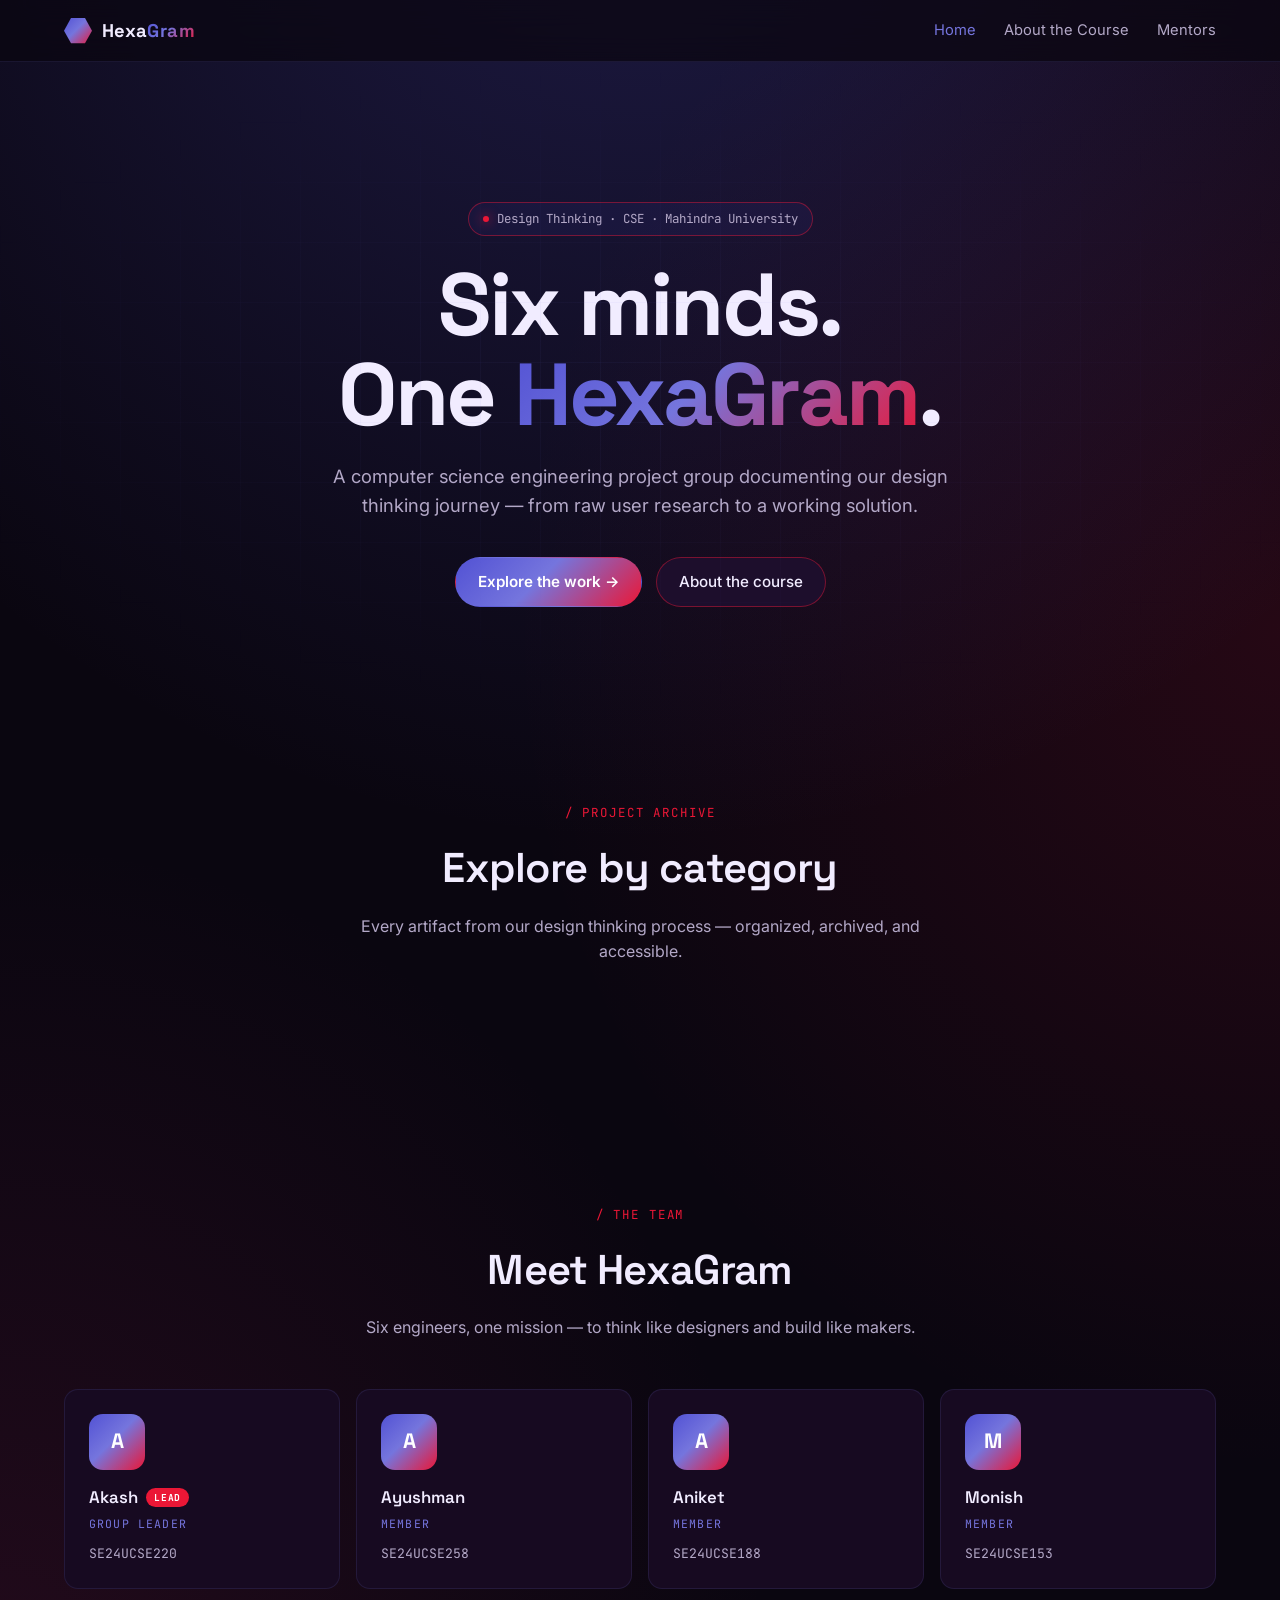
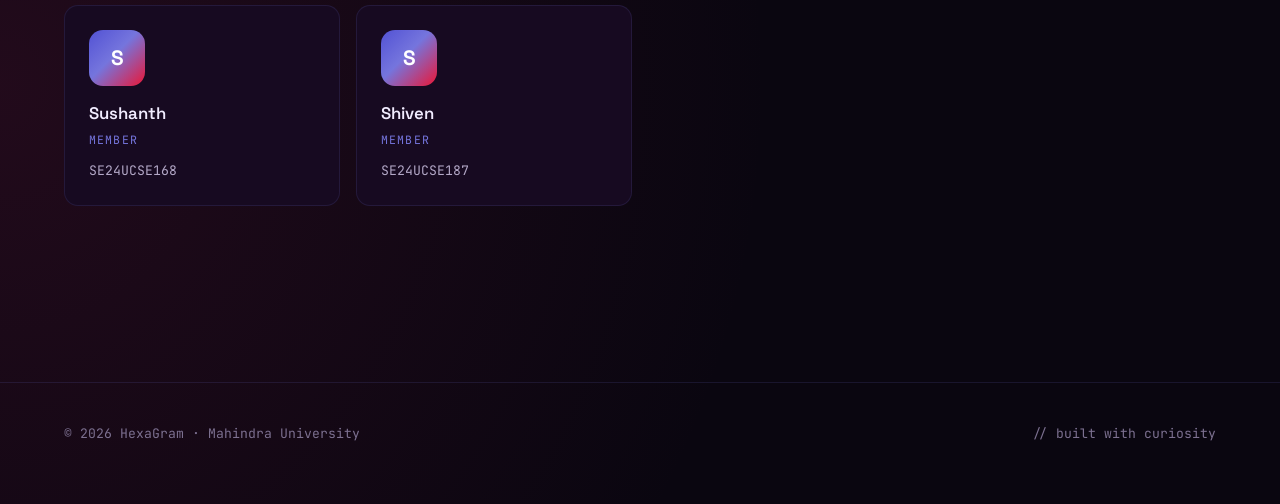
==== commit 7a6dcc56: "Update index.html" ====
--- a/index.html
+++ b/index.html
@@ -40,11 +40,11 @@
   <section class="section" id="explore">
     <div class="container">
       <div class="section-head">
-        <span class="tag">/ member folders</span>
-        <h2>Open a folder</h2>
-        <p>Each member curates their own research, personas, and deliverables. Click a folder to dive in.</p>
+        <span class="tag">/ project archive</span>
+        <h2>Explore by category</h2>
+        <p>Every artifact from our design thinking process — organized, archived, and accessible.</p>
       </div>
-      <div class="folder-grid" id="folderGrid"></div>
+      <div class="cat-grid" id="categoryGrid"></div>
     </div>
   </section>
 
@@ -70,7 +70,7 @@
   <script>
     // Render category grid + team on home page
     document.addEventListener('DOMContentLoaded', () => {
-      HG.renderHome('#folderGrid', '#teamGrid');
+      HG.renderHome('#categoryGrid', '#teamGrid');
     });
   </script>
 </body>
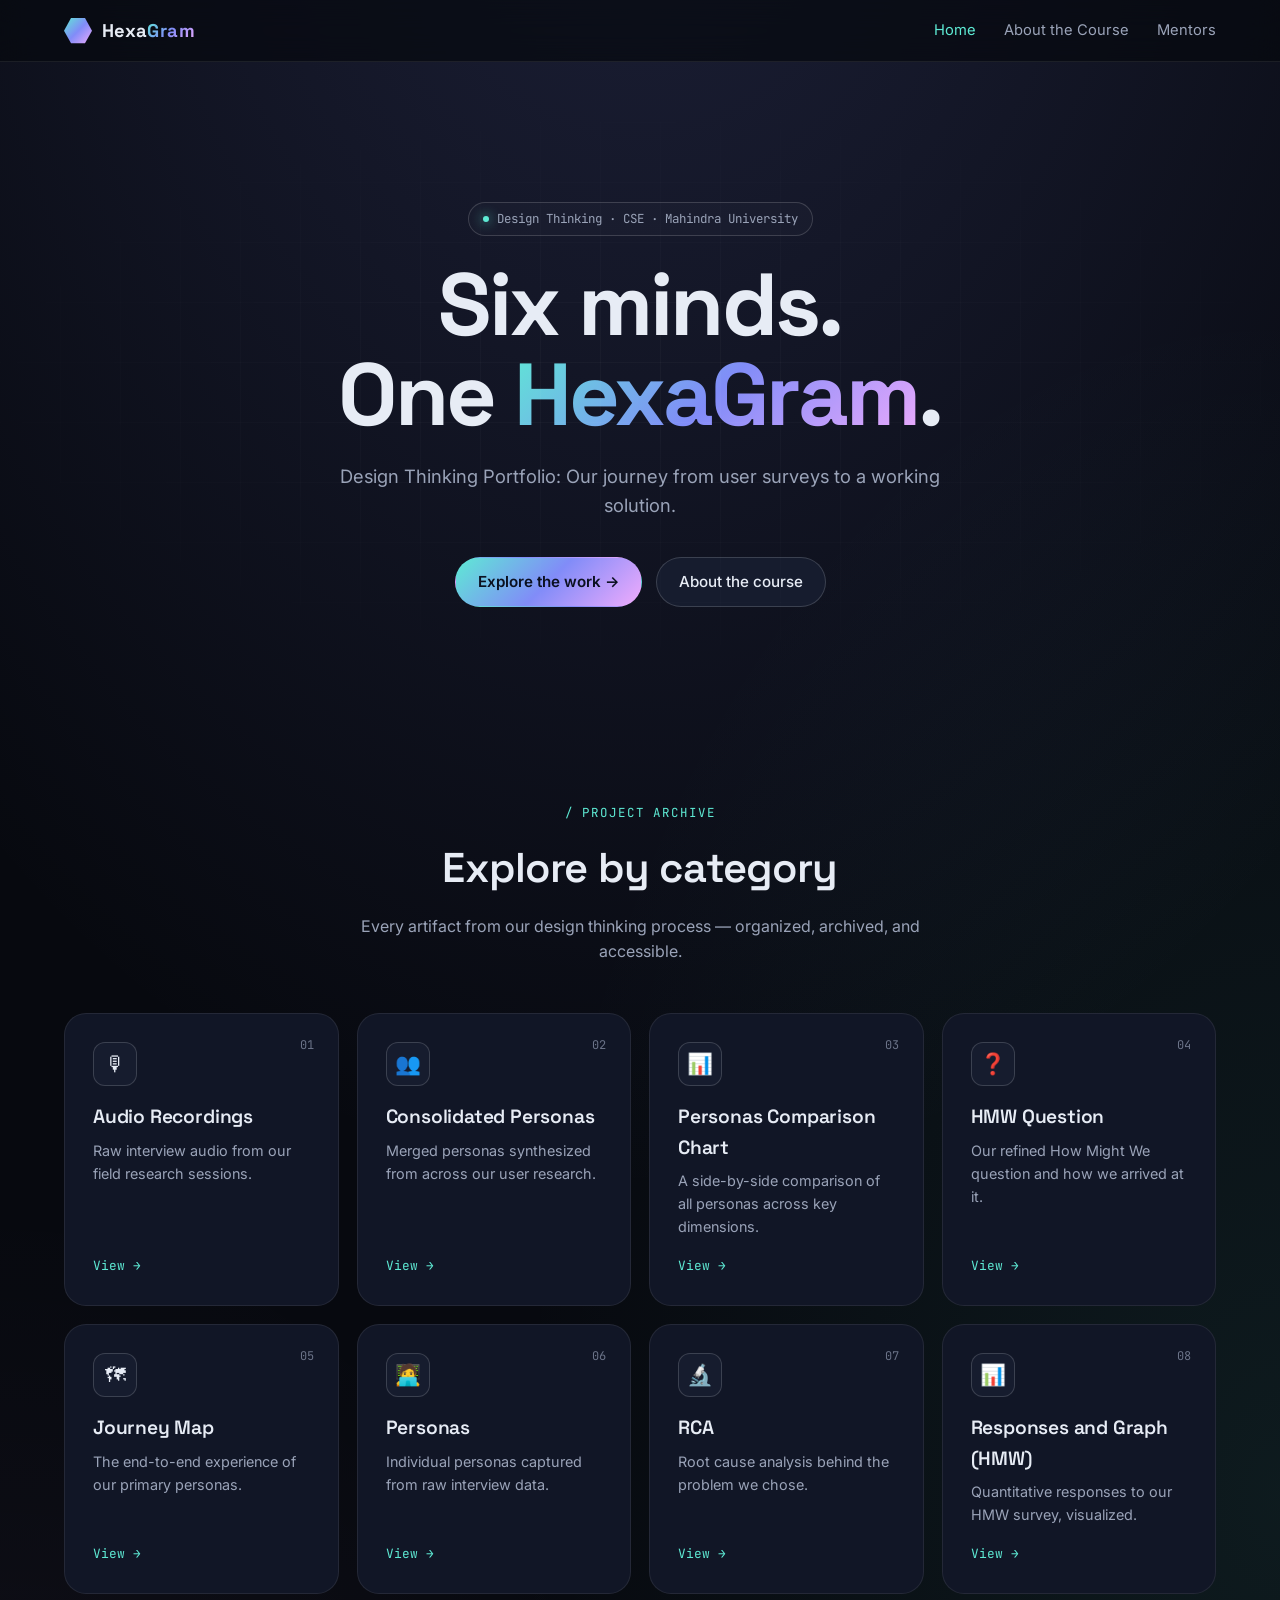
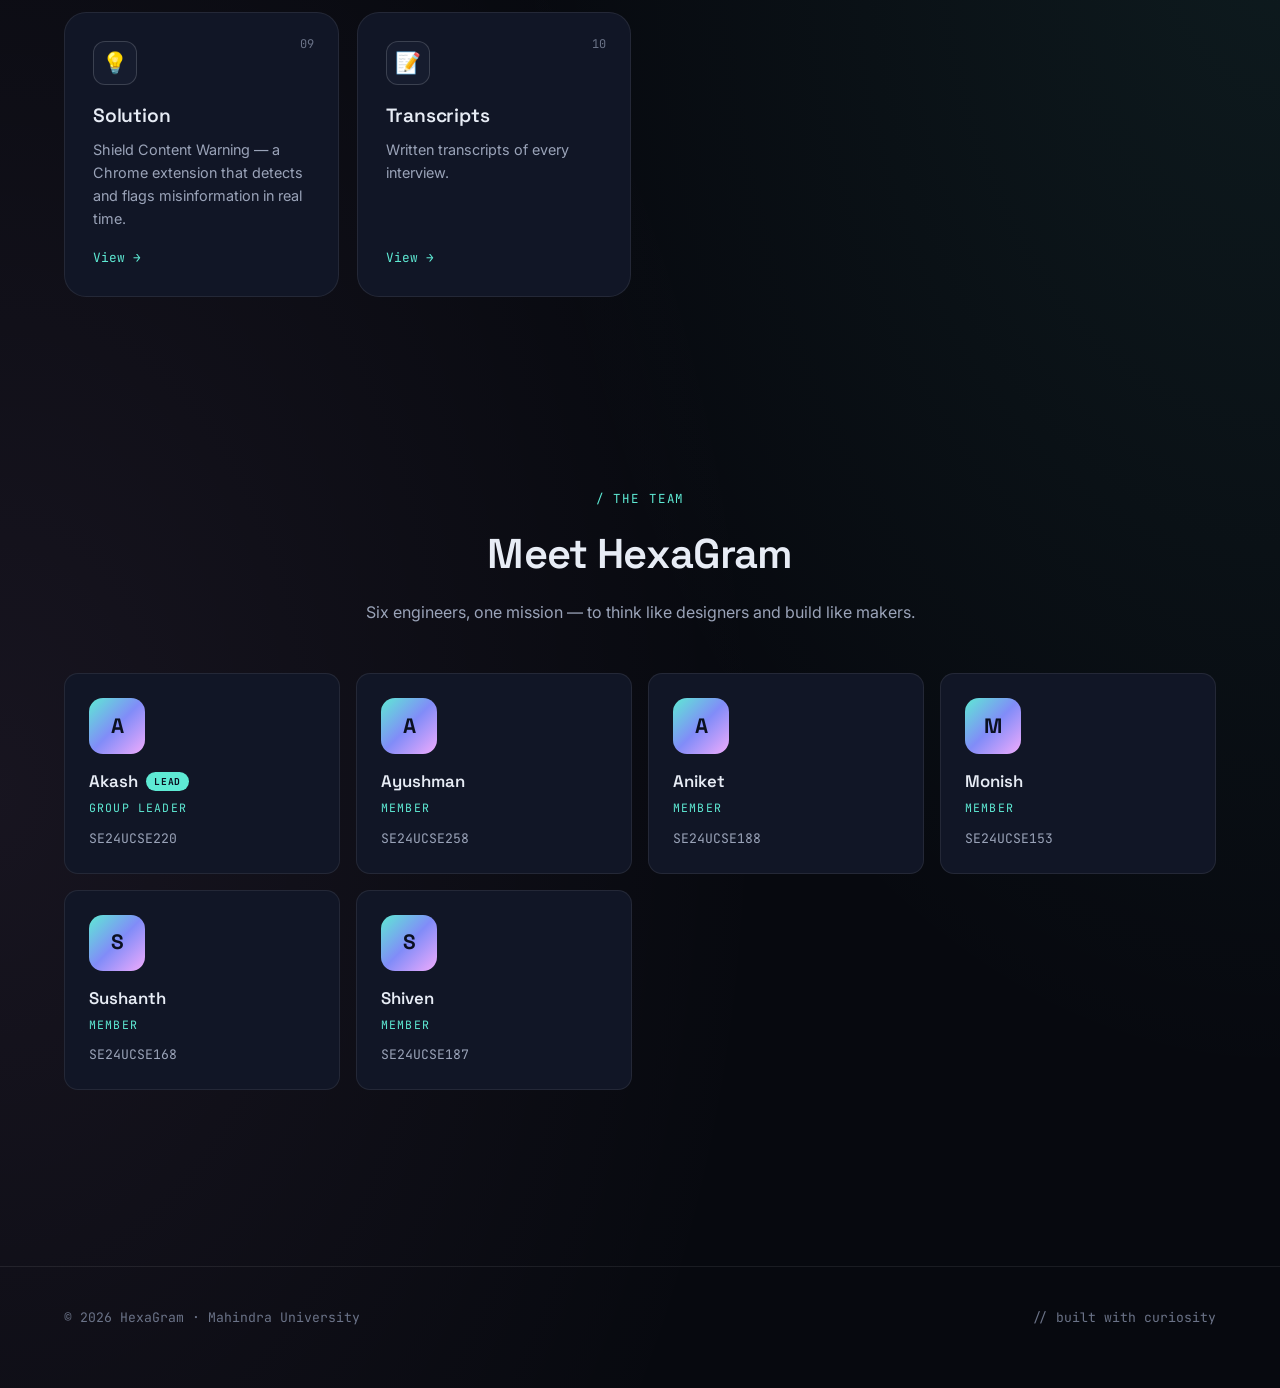
==== commit 143fc9e1: "Update index.html" ====
--- a/index.html
+++ b/index.html
@@ -29,7 +29,7 @@
     <div class="container">
       <span class="eyebrow"><span class="dot"></span> Design Thinking · CSE · Mahindra University</span>
       <h1>Six minds.<br/>One <span class="gradient">HexaGram</span>.</h1>
-      <p class="lead">A computer science engineering project group documenting our design thinking journey — from raw user research to a working solution.</p>
+      <p class="lead">Design Thinking Portfolio: Our journey from user surveys to a working solution.</p>
       <div class="hero-cta">
         <a href="#explore" class="btn btn-primary">Explore the work →</a>
         <a href="about.html" class="btn">About the course</a>
--- a/styles.css
+++ b/styles.css
@@ -1,46 +1,32 @@
 /* ============================================
-   HexaGram â€” Sleek tech UI (Red / Purple palette)
-   Painful Red       #eb1736
-   35yr Purple       #5252d4
-   Lighter Purple    #7575dd
-   Shadow Purple-Red #781a44
+   HexaGram — Tech-focused, sleek design system
    ============================================ */
 :root {
-  --red: #eb1736;
-  --purple: #5252d4;
-  --purple-light: #7575dd;
-  --shadow-purple: #781a44;
-
-  --bg: #0a0610;
-  --bg-elev: #11091a;
-  --bg-card: #170a21;
-  --surface: #1d0e2c;
-  --border: rgba(117, 117, 221, 0.14);
-  --border-strong: rgba(235, 23, 54, 0.45);
-
-  --text: #f1ecff;
-  --text-dim: #b3a8c7;
-  --text-faint: #7c7090;
-
-  --accent: var(--purple-light);
-  --accent-2: var(--red);
-
-  --glow: 0 0 50px rgba(82, 82, 212, 0.45);
-  --glow-red: 0 0 40px rgba(235, 23, 54, 0.35);
-
-  --gradient: linear-gradient(135deg, var(--purple) 0%, var(--purple-light) 45%, var(--red) 100%);
-  --gradient-rev: linear-gradient(135deg, var(--red) 0%, var(--shadow-purple) 50%, var(--purple) 100%);
-  --gradient-soft: linear-gradient(135deg, rgba(82,82,212,0.18), rgba(117,117,221,0.12), rgba(235,23,54,0.16));
-
+  --bg: #07090f;
+  --bg-elev: #0d111b;
+  --bg-card: #111626;
+  --surface: #161c2e;
+  --border: rgba(255, 255, 255, 0.08);
+  --border-strong: rgba(255, 255, 255, 0.16);
+  --text: #e7ecf5;
+  --text-dim: #9aa3b8;
+  --text-faint: #6b7388;
+  --accent: #5eead4;          /* teal */
+  --accent-2: #818cf8;        /* indigo */
+  --accent-3: #f0abfc;        /* fuchsia */
+  --glow: 0 0 40px rgba(94, 234, 212, 0.25);
+  --gradient: linear-gradient(135deg, #5eead4 0%, #818cf8 50%, #f0abfc 100%);
+  --gradient-soft: linear-gradient(135deg, rgba(94,234,212,0.12), rgba(129,140,248,0.12), rgba(240,171,252,0.12));
   --radius: 14px;
   --radius-lg: 22px;
-  --shadow: 0 30px 80px -30px rgba(120, 26, 68, 0.7);
+  --shadow: 0 30px 80px -30px rgba(0,0,0,0.7);
   --font-display: "Space Grotesk", "Inter", system-ui, sans-serif;
   --font-body: "Inter", system-ui, -apple-system, sans-serif;
   --font-mono: "JetBrains Mono", ui-monospace, "SF Mono", Menlo, monospace;
 }
 
 * { box-sizing: border-box; margin: 0; padding: 0; }
+
 html { scroll-behavior: smooth; }
 
 body {
@@ -52,22 +38,24 @@
   min-height: 100vh;
   overflow-x: hidden;
   background-image:
-    radial-gradient(ellipse 80% 50% at 50% -10%, rgba(82,82,212,0.28), transparent),
-    radial-gradient(ellipse 60% 40% at 100% 30%, rgba(235,23,54,0.12), transparent),
-    radial-gradient(ellipse 60% 40% at 0% 80%, rgba(120,26,68,0.22), transparent);
+    radial-gradient(ellipse 80% 50% at 50% -10%, rgba(129,140,248,0.18), transparent),
+    radial-gradient(ellipse 60% 40% at 100% 50%, rgba(94,234,212,0.08), transparent),
+    radial-gradient(ellipse 60% 40% at 0% 80%, rgba(240,171,252,0.07), transparent);
 }
 
 a { color: inherit; text-decoration: none; }
 img { max-width: 100%; display: block; }
 
+/* ---------- Layout ---------- */
 .container { max-width: 1200px; margin: 0 auto; padding: 0 24px; }
 .section { padding: 96px 0; }
+.section-sm { padding: 56px 0; }
 
 /* ---------- Nav ---------- */
 .nav {
   position: sticky; top: 0; z-index: 50;
   backdrop-filter: blur(14px);
-  background: rgba(10, 6, 16, 0.72);
+  background: rgba(7, 9, 15, 0.7);
   border-bottom: 1px solid var(--border);
 }
 .nav-inner {
@@ -87,17 +75,26 @@
 }
 .brand-name span { background: var(--gradient); -webkit-background-clip: text; background-clip: text; color: transparent; }
 .nav-links { display: flex; gap: 28px; }
-.nav-links a { font-size: 0.92rem; color: var(--text-dim); transition: color 0.2s; }
+.nav-links a {
+  font-size: 0.92rem; color: var(--text-dim);
+  transition: color 0.2s;
+}
 .nav-links a:hover, .nav-links a.active { color: var(--text); }
-.nav-links a.active { color: var(--purple-light); }
+.nav-links a.active { color: var(--accent); }
 
 /* ---------- Hero ---------- */
-.hero { position: relative; padding: 140px 0 100px; text-align: center; overflow: hidden; }
+.hero {
+  position: relative;
+  padding: 140px 0 100px;
+  text-align: center;
+  overflow: hidden;
+}
 .hero::before {
-  content: ""; position: absolute; inset: 0;
+  content: "";
+  position: absolute; inset: 0;
   background-image:
-    linear-gradient(rgba(117,117,221,0.06) 1px, transparent 1px),
-    linear-gradient(90deg, rgba(117,117,221,0.06) 1px, transparent 1px);
+    linear-gradient(rgba(255,255,255,0.03) 1px, transparent 1px),
+    linear-gradient(90deg, rgba(255,255,255,0.03) 1px, transparent 1px);
   background-size: 60px 60px;
   mask-image: radial-gradient(ellipse 60% 50% at 50% 50%, black, transparent);
   pointer-events: none;
@@ -110,23 +107,31 @@
   font-family: var(--font-mono);
   font-size: 0.78rem;
   color: var(--text-dim);
-  background: rgba(82,82,212,0.08);
+  background: rgba(255,255,255,0.02);
   margin-bottom: 24px;
 }
-.eyebrow .dot { width: 6px; height: 6px; border-radius: 50%; background: var(--red); box-shadow: 0 0 12px var(--red); }
+.eyebrow .dot { width: 6px; height: 6px; border-radius: 50%; background: var(--accent); box-shadow: 0 0 12px var(--accent); }
 .hero h1 {
   font-family: var(--font-display);
   font-size: clamp(2.5rem, 7vw, 5.5rem);
-  font-weight: 700; line-height: 1.02; letter-spacing: -0.03em;
+  font-weight: 700;
+  line-height: 1.02;
+  letter-spacing: -0.03em;
   margin-bottom: 22px;
 }
 .hero h1 .gradient { background: var(--gradient); -webkit-background-clip: text; background-clip: text; color: transparent; }
-.hero p.lead { font-size: 1.15rem; color: var(--text-dim); max-width: 640px; margin: 0 auto 36px; }
+.hero p.lead {
+  font-size: 1.15rem;
+  color: var(--text-dim);
+  max-width: 640px;
+  margin: 0 auto 36px;
+}
 .hero-cta { display: inline-flex; gap: 14px; flex-wrap: wrap; justify-content: center; }
 
 .btn {
   display: inline-flex; align-items: center; gap: 8px;
-  padding: 12px 22px; border-radius: 999px;
+  padding: 12px 22px;
+  border-radius: 999px;
   font-weight: 500; font-size: 0.95rem;
   border: 1px solid var(--border-strong);
   background: var(--surface);
@@ -134,10 +139,10 @@
   cursor: pointer;
   transition: all 0.2s;
 }
-.btn:hover { border-color: var(--red); transform: translateY(-1px); box-shadow: var(--glow-red); }
+.btn:hover { border-color: var(--accent); transform: translateY(-1px); }
 .btn-primary {
   background: var(--gradient);
-  color: #fff;
+  color: #0b1020;
   border-color: transparent;
   font-weight: 600;
 }
@@ -154,194 +159,385 @@
 .section-head p { color: var(--text-dim); max-width: 560px; margin: 0 auto; }
 .section-head .tag {
   font-family: var(--font-mono);
-  font-size: 0.78rem; color: var(--red);
+  font-size: 0.78rem; color: var(--accent);
   text-transform: uppercase; letter-spacing: 0.15em;
   margin-bottom: 12px; display: block;
 }
 
-/* ---------- Member Folders (homepage grid) ---------- */
-.folder-grid {
+/* ---------- Category Grid ---------- */
+.cat-grid {
   display: grid;
   grid-template-columns: repeat(auto-fill, minmax(260px, 1fr));
-  gap: 20px;
-}
-.folder-card {
-  position: relative; display: block;
+  gap: 18px;
+}
+.cat-card {
+  position: relative;
+  display: block;
   padding: 28px;
-  background: linear-gradient(160deg, var(--bg-card), var(--surface));
-  border: 1px solid var(--border);
-  border-radius: var(--radius-lg);
-  overflow: hidden;
-  min-height: 220px;
-  transition: all 0.3s ease;
-}
-.folder-card::before {
-  content: ""; position: absolute; inset: 0;
-  background: var(--gradient-soft);
-  opacity: 0; transition: opacity .3s;
-}
-.folder-card::after {
-  content: ""; position: absolute; top: -1px; left: -1px; right: -1px; bottom: -1px;
-  border-radius: inherit;
-  padding: 1px;
-  background: var(--gradient);
-  -webkit-mask: linear-gradient(#000 0 0) content-box, linear-gradient(#000 0 0);
-  -webkit-mask-composite: xor; mask-composite: exclude;
-  opacity: 0; transition: opacity .3s;
-}
-.folder-card:hover { transform: translateY(-4px); box-shadow: var(--shadow); }
-.folder-card:hover::before, .folder-card:hover::after { opacity: 1; }
-.folder-card > * { position: relative; z-index: 1; }
-.folder-icon {
-  width: 56px; height: 56px; border-radius: 14px;
-  background: var(--gradient);
-  display: flex; align-items: center; justify-content: center;
-  font-family: var(--font-display); font-weight: 700; font-size: 1.5rem;
-  color: #fff;
-  margin-bottom: 18px;
-  box-shadow: var(--glow);
-}
-.folder-card h3 { font-family: var(--font-display); font-size: 1.35rem; font-weight: 600; letter-spacing: -0.01em; }
-.folder-card .meta { font-family: var(--font-mono); font-size: 0.78rem; color: var(--text-faint); margin-top: 4px; }
-.folder-card .arrow {
-  margin-top: 22px;
-  font-family: var(--font-mono); font-size: 0.82rem;
-  color: var(--purple-light);
-  display: inline-flex; align-items: center; gap: 6px;
-}
-.folder-card .num {
-  position: absolute; top: 22px; right: 24px;
-  font-family: var(--font-mono); font-size: 0.75rem;
-  color: var(--text-faint);
-}
-
-/* ---------- Deliverables grid (member page) ---------- */
-.cat-grid { display: grid; grid-template-columns: repeat(auto-fill, minmax(240px, 1fr)); gap: 18px; }
-.cat-card {
-  position: relative; display: flex; flex-direction: column; justify-content: space-between;
-  padding: 26px;
   background: var(--bg-card);
   border: 1px solid var(--border);
   border-radius: var(--radius-lg);
   transition: all 0.3s ease;
-  min-height: 190px;
   overflow: hidden;
-}
-.cat-card::before { content: ""; position: absolute; inset: 0; background: var(--gradient-soft); opacity: 0; transition: opacity .3s; }
-.cat-card:hover { transform: translateY(-3px); border-color: var(--border-strong); box-shadow: var(--shadow); }
+  min-height: 200px;
+  display: flex; flex-direction: column; justify-content: space-between;
+}
+.cat-card::before {
+  content: "";
+  position: absolute; inset: 0;
+  background: var(--gradient-soft);
+  opacity: 0;
+  transition: opacity 0.3s;
+}
+.cat-card:hover {
+  border-color: var(--border-strong);
+  transform: translateY(-4px);
+  box-shadow: var(--shadow);
+}
 .cat-card:hover::before { opacity: 1; }
 .cat-card > * { position: relative; z-index: 1; }
 .cat-icon {
-  width: 44px; height: 44px; border-radius: 12px;
+  width: 44px; height: 44px;
+  border-radius: 12px;
   background: var(--surface);
   border: 1px solid var(--border-strong);
   display: flex; align-items: center; justify-content: center;
-  font-size: 1.3rem; margin-bottom: 14px;
-}
-.cat-card h3 { font-family: var(--font-display); font-size: 1.15rem; font-weight: 600; margin-bottom: 6px; }
-.cat-card p { color: var(--text-dim); font-size: 0.88rem; }
-.cat-card .arrow { margin-top: 14px; font-family: var(--font-mono); font-size: 0.8rem; color: var(--red); }
-.cat-card .num { position: absolute; top: 18px; right: 20px; font-family: var(--font-mono); font-size: 0.72rem; color: var(--text-faint); }
-
-/* ---------- Team / Mentors ---------- */
-.team-grid { display: grid; grid-template-columns: repeat(auto-fill, minmax(220px, 1fr)); gap: 16px; }
+  font-size: 1.3rem;
+  margin-bottom: 16px;
+}
+.cat-card h3 {
+  font-family: var(--font-display);
+  font-size: 1.2rem;
+  font-weight: 600;
+  letter-spacing: -0.01em;
+  margin-bottom: 6px;
+}
+.cat-card p { color: var(--text-dim); font-size: 0.9rem; }
+.cat-card .arrow {
+  margin-top: 18px;
+  font-family: var(--font-mono);
+  font-size: 0.8rem;
+  color: var(--accent);
+  display: inline-flex; align-items: center; gap: 6px;
+}
+.cat-card .num {
+  position: absolute; top: 22px; right: 24px;
+  font-family: var(--font-mono);
+  font-size: 0.75rem;
+  color: var(--text-faint);
+}
+
+/* ---------- Team ---------- */
+.team-grid {
+  display: grid;
+  grid-template-columns: repeat(auto-fill, minmax(220px, 1fr));
+  gap: 16px;
+}
 .member-card {
   padding: 24px;
   background: var(--bg-card);
   border: 1px solid var(--border);
   border-radius: var(--radius);
+  position: relative;
   transition: all 0.3s;
 }
-.member-card:hover { border-color: var(--red); transform: translateY(-2px); box-shadow: var(--glow-red); }
+.member-card:hover { border-color: var(--accent); transform: translateY(-2px); }
 .member-avatar {
   width: 56px; height: 56px; border-radius: 14px;
   background: var(--gradient);
   display: flex; align-items: center; justify-content: center;
-  font-family: var(--font-display); font-weight: 700; font-size: 1.3rem;
-  color: #fff; margin-bottom: 14px;
-}
-.member-name { font-family: var(--font-display); font-weight: 600; font-size: 1.05rem; display: flex; align-items: center; gap: 8px; }
-.member-role { font-family: var(--font-mono); font-size: 0.72rem; color: var(--purple-light); text-transform: uppercase; letter-spacing: 0.1em; margin: 4px 0 10px; }
-.member-id { font-family: var(--font-mono); font-size: 0.82rem; color: var(--text-dim); }
+  font-family: var(--font-display);
+  font-weight: 700; font-size: 1.3rem;
+  color: #0b1020;
+  margin-bottom: 14px;
+}
+.member-name {
+  font-family: var(--font-display);
+  font-weight: 600; font-size: 1.05rem;
+  display: flex; align-items: center; gap: 8px;
+}
+.member-role {
+  font-family: var(--font-mono);
+  font-size: 0.72rem;
+  color: var(--accent);
+  text-transform: uppercase; letter-spacing: 0.1em;
+  margin: 4px 0 10px;
+}
+.member-id {
+  font-family: var(--font-mono);
+  font-size: 0.82rem;
+  color: var(--text-dim);
+}
 .leader-badge {
   font-family: var(--font-mono); font-size: 0.6rem;
-  background: var(--red); color: #fff;
+  background: var(--accent); color: #0b1020;
   padding: 2px 8px; border-radius: 999px;
   font-weight: 700; letter-spacing: 0.08em;
 }
 
-.mentor-grid { display: grid; grid-template-columns: repeat(auto-fill, minmax(260px, 1fr)); gap: 20px; }
+/* ---------- Mentors ---------- */
+.mentor-grid {
+  display: grid;
+  grid-template-columns: repeat(auto-fill, minmax(260px, 1fr));
+  gap: 20px;
+}
 .mentor-card {
-  padding: 32px 28px; background: var(--bg-card);
-  border: 1px solid var(--border); border-radius: var(--radius-lg);
-  text-align: center; transition: all 0.3s;
+  padding: 32px 28px;
+  background: var(--bg-card);
+  border: 1px solid var(--border);
+  border-radius: var(--radius-lg);
+  text-align: center;
+  transition: all 0.3s;
 }
 .mentor-card:hover { transform: translateY(-4px); border-color: var(--border-strong); box-shadow: var(--shadow); }
 .mentor-avatar {
-  width: 88px; height: 88px; margin: 0 auto 18px; border-radius: 50%;
+  width: 88px; height: 88px;
+  margin: 0 auto 18px;
+  border-radius: 50%;
   background: var(--gradient);
   display: flex; align-items: center; justify-content: center;
-  font-family: var(--font-display); font-size: 2rem; font-weight: 700;
-  color: #fff; box-shadow: var(--glow);
+  font-family: var(--font-display);
+  font-size: 2rem; font-weight: 700;
+  color: #0b1020;
+  box-shadow: var(--glow);
 }
 .mentor-name { font-family: var(--font-display); font-size: 1.2rem; font-weight: 600; }
-.mentor-role { font-family: var(--font-mono); font-size: 0.75rem; color: var(--red); text-transform: uppercase; letter-spacing: 0.12em; margin: 6px 0 14px; }
+.mentor-role { font-family: var(--font-mono); font-size: 0.75rem; color: var(--accent); text-transform: uppercase; letter-spacing: 0.12em; margin: 6px 0 14px; }
 .mentor-bio { color: var(--text-dim); font-size: 0.92rem; }
 
 /* ---------- About / Prose ---------- */
-.prose { max-width: 760px; margin: 0 auto; }
-.prose h2 { font-family: var(--font-display); font-size: 1.6rem; margin: 40px 0 16px; letter-spacing: -0.01em; }
+.prose {
+  max-width: 760px;
+  margin: 0 auto;
+}
+.prose h2 {
+  font-family: var(--font-display);
+  font-size: 1.6rem;
+  margin: 40px 0 16px;
+  letter-spacing: -0.01em;
+}
 .prose h2:first-child { margin-top: 0; }
 .prose p { color: var(--text-dim); margin-bottom: 16px; }
 .prose ul { padding-left: 22px; margin-bottom: 16px; color: var(--text-dim); }
 .prose li { margin-bottom: 8px; }
 .prose strong { color: var(--text); }
 
+.about-grid {
+  display: grid;
+  grid-template-columns: repeat(auto-fit, minmax(220px, 1fr));
+  gap: 16px;
+  margin-top: 32px;
+}
+.about-stat {
+  padding: 24px;
+  background: var(--bg-card);
+  border: 1px solid var(--border);
+  border-radius: var(--radius);
+}
+.about-stat .n {
+  font-family: var(--font-display);
+  font-size: 2rem; font-weight: 700;
+  background: var(--gradient);
+  -webkit-background-clip: text; background-clip: text; color: transparent;
+}
+.about-stat .l {
+  font-family: var(--font-mono);
+  font-size: 0.78rem;
+  color: var(--text-dim);
+  text-transform: uppercase; letter-spacing: 0.1em;
+  margin-top: 4px;
+}
+
 /* ---------- Subpage (template) ---------- */
-.subpage-header { padding: 80px 0 40px; border-bottom: 1px solid var(--border); }
-.crumb { font-family: var(--font-mono); font-size: 0.8rem; color: var(--text-faint); margin-bottom: 16px; }
+.subpage-header {
+  padding: 80px 0 40px;
+  border-bottom: 1px solid var(--border);
+}
+.crumb {
+  font-family: var(--font-mono);
+  font-size: 0.8rem;
+  color: var(--text-faint);
+  margin-bottom: 16px;
+}
 .crumb a { color: var(--text-dim); }
-.crumb a:hover { color: var(--red); }
-.crumb .sep { margin: 0 8px; color: var(--text-faint); }
-.subpage-title { font-family: var(--font-display); font-size: clamp(2rem, 5vw, 3.4rem); font-weight: 700; letter-spacing: -0.02em; margin-bottom: 14px; }
-.subpage-title .gradient { background: var(--gradient); -webkit-background-clip: text; background-clip: text; color: transparent; }
+.crumb a:hover { color: var(--accent); }
+.subpage-title {
+  font-family: var(--font-display);
+  font-size: clamp(2rem, 5vw, 3.4rem);
+  font-weight: 700; letter-spacing: -0.02em;
+  margin-bottom: 14px;
+}
 .subpage-desc { color: var(--text-dim); max-width: 720px; font-size: 1.05rem; }
 
 .block { margin-bottom: 48px; }
-.block h2 { font-family: var(--font-display); font-size: 1.5rem; font-weight: 600; margin-bottom: 16px; letter-spacing: -0.01em; }
+.block h2 {
+  font-family: var(--font-display);
+  font-size: 1.5rem; font-weight: 600;
+  margin-bottom: 16px;
+  letter-spacing: -0.01em;
+}
 .block-text p { color: var(--text-dim); margin-bottom: 14px; }
-.block-images { display: grid; grid-template-columns: repeat(auto-fill, minmax(280px, 1fr)); gap: 14px; }
-.block-images img { width: 100%; border-radius: var(--radius); border: 1px solid var(--border); background: var(--bg-card); }
+.block-images {
+  display: grid;
+  grid-template-columns: repeat(auto-fill, minmax(280px, 1fr));
+  gap: 14px;
+}
+.block-images img {
+  width: 100%;
+  border-radius: var(--radius);
+  border: 1px solid var(--border);
+  background: var(--bg-card);
+}
 .file-list { display: grid; gap: 10px; }
 .file-item {
   display: flex; align-items: center; gap: 14px;
-  padding: 14px 18px; background: var(--bg-card);
-  border: 1px solid var(--border); border-radius: var(--radius);
+  padding: 14px 18px;
+  background: var(--bg-card);
+  border: 1px solid var(--border);
+  border-radius: var(--radius);
   transition: all 0.2s;
 }
-.file-item:hover { border-color: var(--red); box-shadow: var(--glow-red); }
+.file-item:hover { border-color: var(--accent); }
 .file-item .ico {
   width: 36px; height: 36px; border-radius: 10px;
   background: var(--surface); border: 1px solid var(--border-strong);
   display: flex; align-items: center; justify-content: center;
-  font-family: var(--font-mono); font-size: 0.7rem; color: var(--purple-light);
+  font-family: var(--font-mono); font-size: 0.7rem;
+  color: var(--accent);
 }
 .file-item .meta { flex: 1; }
 .file-item .name { font-weight: 500; }
 .file-item .sub { font-size: 0.82rem; color: var(--text-faint); font-family: var(--font-mono); }
 
-.audio-item { padding: 18px; background: var(--bg-card); border: 1px solid var(--border); border-radius: var(--radius); margin-bottom: 12px; }
+/* ---------- Audio ---------- */
+.audio-item {
+  padding: 18px;
+  background: var(--bg-card);
+  border: 1px solid var(--border);
+  border-radius: var(--radius);
+  margin-bottom: 12px;
+}
 .audio-item .label { font-weight: 500; margin-bottom: 10px; }
 .audio-item audio { width: 100%; }
 
+/* ---------- Excel viewer ---------- */
+.excel-tabs {
+  display: flex; flex-wrap: wrap; gap: 8px;
+  margin-bottom: 16px;
+}
+.excel-tab {
+  padding: 7px 14px;
+  background: var(--bg-card);
+  border: 1px solid var(--border);
+  border-radius: 999px;
+  color: var(--text-dim);
+  font-family: var(--font-mono);
+  font-size: 0.78rem;
+  cursor: pointer;
+  transition: all 0.2s;
+}
+.excel-tab:hover { border-color: var(--accent); color: var(--text); }
+.excel-tab-active { border-color: var(--accent); color: var(--accent); background: var(--surface); }
+.excel-table-wrap {
+  overflow: auto;
+  max-height: 520px;
+  border: 1px solid var(--border);
+  border-radius: var(--radius);
+}
+.excel-table-wrap table { width: 100%; border-collapse: collapse; font-size: 0.82rem; }
+.excel-table-wrap td, .excel-table-wrap th {
+  padding: 9px 14px;
+  border-bottom: 1px solid var(--border);
+  border-right: 1px solid var(--border);
+  color: var(--text-dim);
+  vertical-align: top;
+  white-space: nowrap;
+}
+.excel-table-wrap tr:first-child td, .excel-table-wrap tr:first-child th {
+  position: sticky; top: 0; z-index: 2;
+  background: var(--surface);
+  color: var(--accent);
+  font-family: var(--font-mono);
+  font-size: 0.75rem;
+  font-weight: 600;
+  text-transform: uppercase;
+  letter-spacing: 0.06em;
+}
+.excel-table-wrap tr:hover td { background: var(--bg-card); color: var(--text); }
+
+/* ---------- Audio Person Filter ---------- */
+.person-filter-grid {
+  display: grid;
+  grid-template-columns: repeat(auto-fill, minmax(180px, 1fr));
+  gap: 16px;
+  margin-bottom: 8px;
+}
+.person-filter-card {
+  padding: 24px 20px;
+  background: var(--bg-card);
+  border: 1px solid var(--border);
+  border-radius: var(--radius);
+  cursor: pointer;
+  text-align: center;
+  transition: all 0.3s;
+  color: var(--text);
+  font-family: var(--font-body);
+}
+.person-filter-card:hover {
+  border-color: var(--accent);
+  transform: translateY(-2px);
+  box-shadow: var(--shadow);
+}
+.person-filter-avatar {
+  width: 56px; height: 56px;
+  border-radius: 14px;
+  background: var(--gradient);
+  display: flex; align-items: center; justify-content: center;
+  font-family: var(--font-display);
+  font-weight: 700; font-size: 1.4rem;
+  color: #0b1020;
+  margin: 0 auto 12px;
+}
+.person-filter-name {
+  font-family: var(--font-display);
+  font-weight: 600; font-size: 1rem;
+  margin-bottom: 6px;
+}
+.person-filter-count {
+  font-family: var(--font-mono);
+  font-size: 0.75rem;
+  color: var(--text-dim);
+  text-transform: uppercase; letter-spacing: 0.08em;
+}
+.audio-filter-header {
+  display: flex; align-items: center; gap: 16px;
+  margin-bottom: 24px;
+}
+#audio-person-label {
+  font-family: var(--font-mono);
+  font-size: 0.95rem;
+  color: var(--accent);
+}
+
 /* ---------- Footer ---------- */
-.footer { border-top: 1px solid var(--border); padding: 40px 0 60px; margin-top: 80px; }
+.footer {
+  border-top: 1px solid var(--border);
+  padding: 40px 0 60px;
+  margin-top: 80px;
+}
 .footer-inner {
   display: flex; justify-content: space-between; flex-wrap: wrap; gap: 20px;
-  color: var(--text-faint); font-family: var(--font-mono); font-size: 0.82rem;
-}
-
-.loading { padding: 80px 20px; text-align: center; color: var(--text-dim); font-family: var(--font-mono); }
+  color: var(--text-faint);
+  font-family: var(--font-mono);
+  font-size: 0.82rem;
+}
+
+/* ---------- Loading state ---------- */
+.loading {
+  padding: 80px 20px; text-align: center;
+  color: var(--text-dim);
+  font-family: var(--font-mono);
+}
 .empty { color: var(--text-faint); font-style: italic; }
 
 @media (max-width: 640px) {
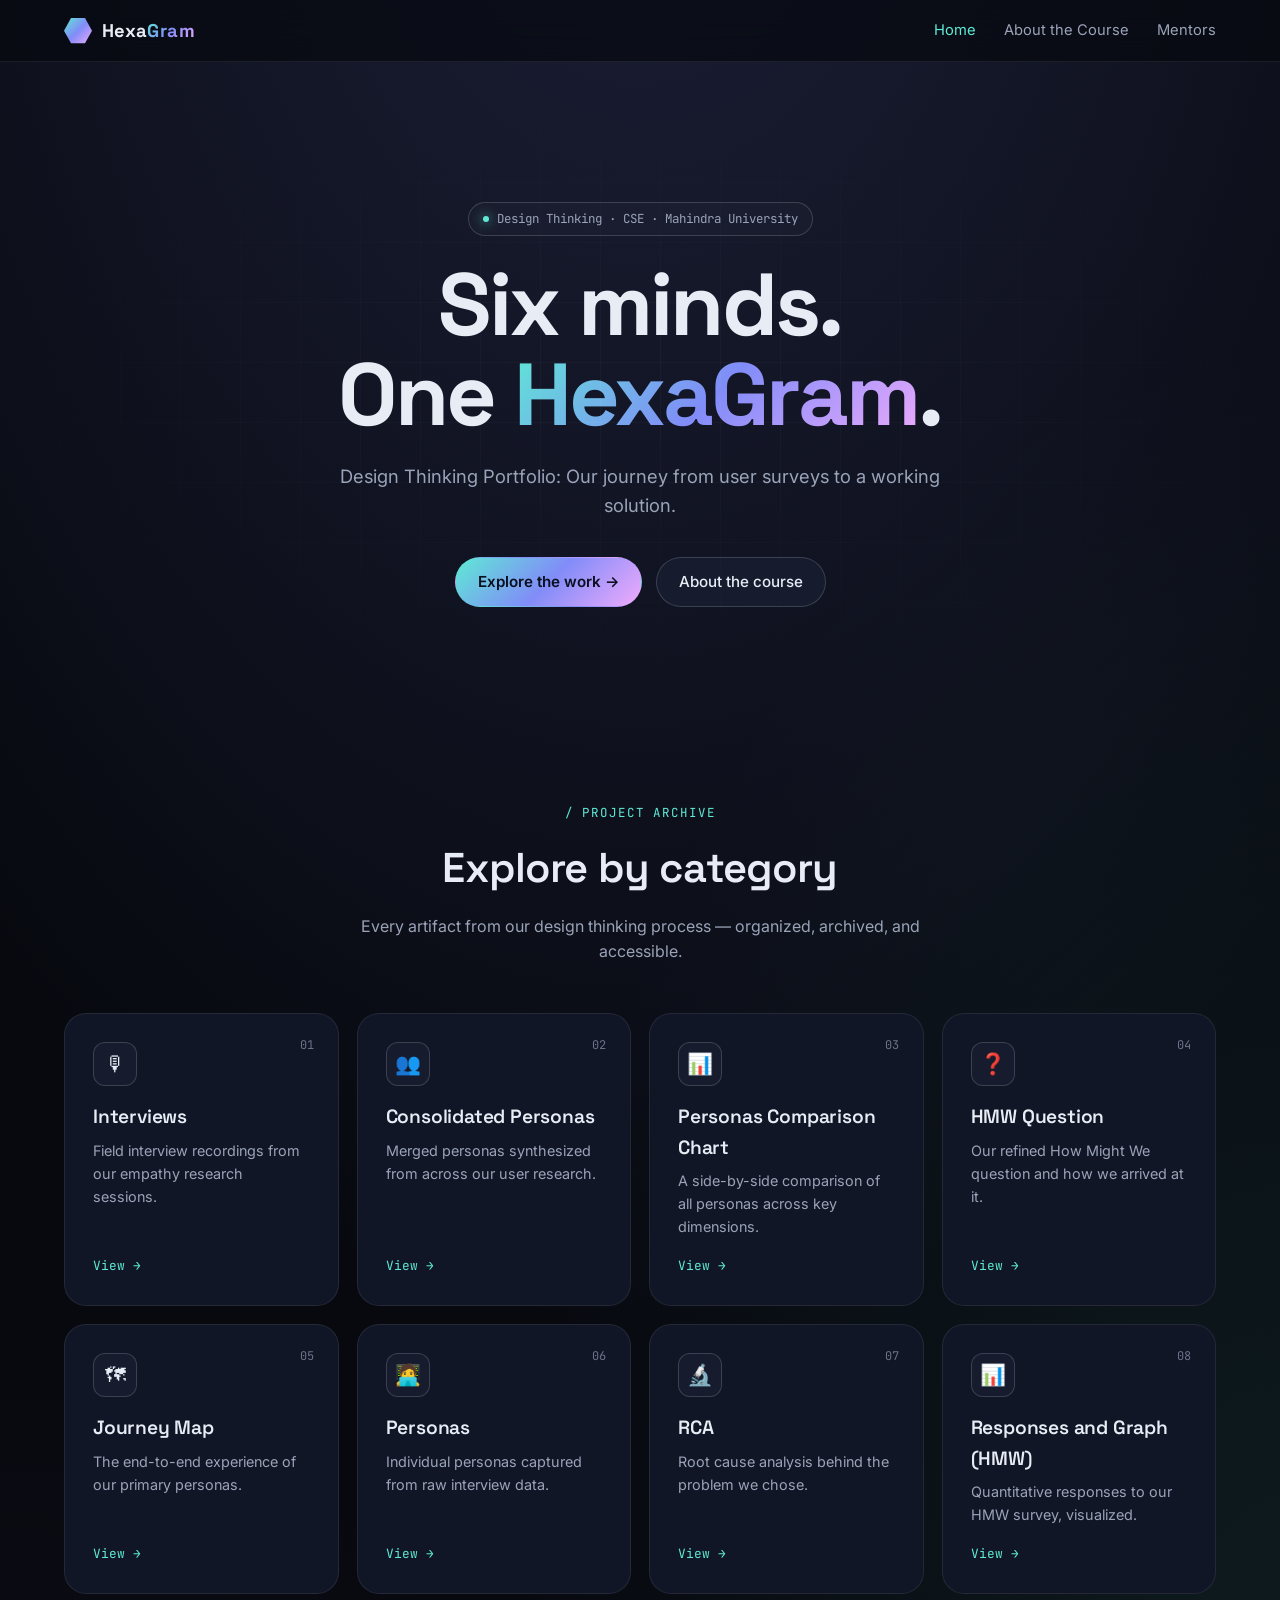
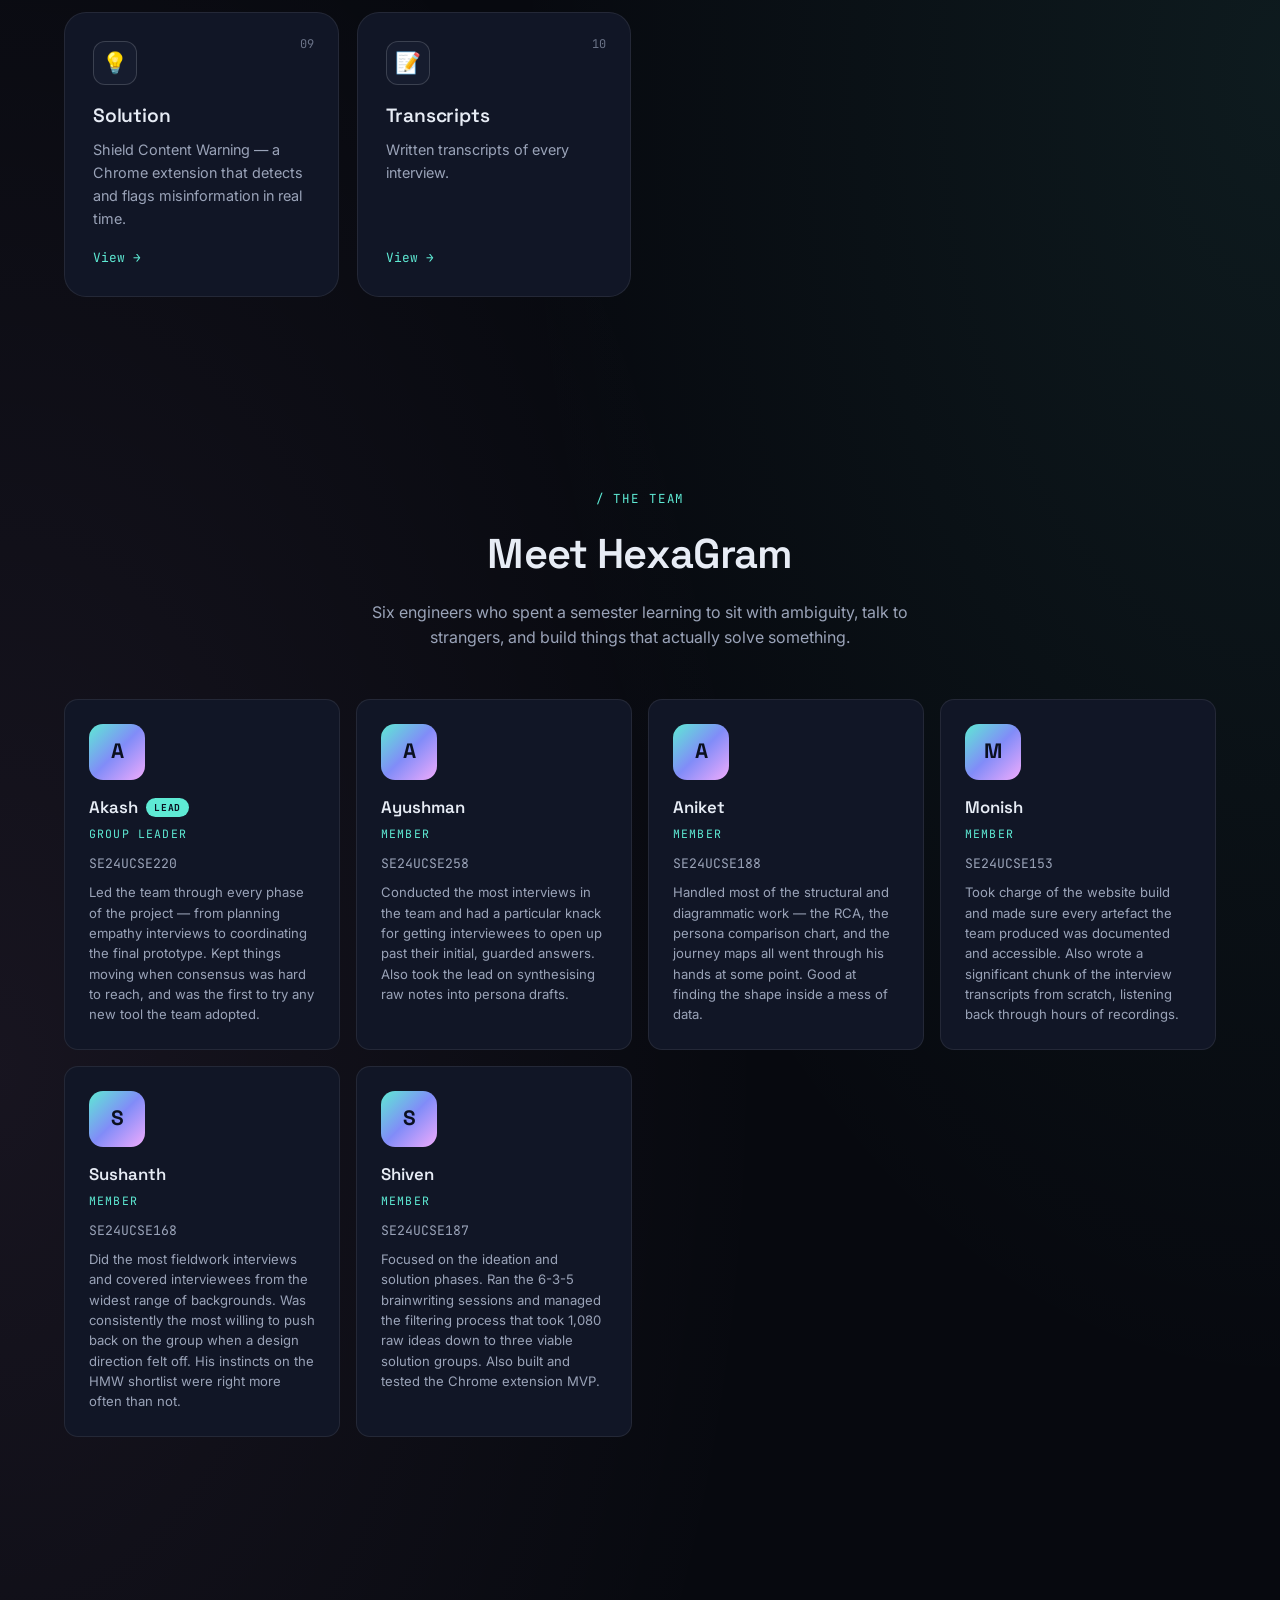
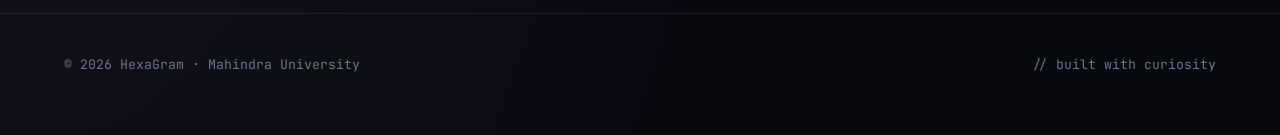
==== commit 6589226f: "Update index.html" ====
--- a/index.html
+++ b/index.html
@@ -24,7 +24,7 @@
       </div>
     </div>
   </nav>
-
+ 
   <header class="hero">
     <div class="container">
       <span class="eyebrow"><span class="dot"></span> Design Thinking · CSE · Mahindra University</span>
@@ -36,7 +36,7 @@
       </div>
     </div>
   </header>
-
+ 
   <section class="section" id="explore">
     <div class="container">
       <div class="section-head">
@@ -47,25 +47,25 @@
       <div class="cat-grid" id="categoryGrid"></div>
     </div>
   </section>
-
+ 
   <section class="section" id="team">
     <div class="container">
       <div class="section-head">
         <span class="tag">/ the team</span>
         <h2>Meet HexaGram</h2>
-        <p>Six engineers, one mission — to think like designers and build like makers.</p>
+        <p>Six engineers who spent a semester learning to sit with ambiguity, talk to strangers, and build things that actually solve something.</p>
       </div>
       <div class="team-grid" id="teamGrid"></div>
     </div>
   </section>
-
+ 
   <footer class="footer">
     <div class="container footer-inner">
       <div>© 2026 HexaGram · Mahindra University</div>
       <div>// built with curiosity</div>
     </div>
   </footer>
-
+ 
   <script src="app.js"></script>
   <script>
     // Render category grid + team on home page
--- a/styles.css
+++ b/styles.css
@@ -24,11 +24,11 @@
   --font-body: "Inter", system-ui, -apple-system, sans-serif;
   --font-mono: "JetBrains Mono", ui-monospace, "SF Mono", Menlo, monospace;
 }
-
+ 
 * { box-sizing: border-box; margin: 0; padding: 0; }
-
+ 
 html { scroll-behavior: smooth; }
-
+ 
 body {
   background: var(--bg);
   color: var(--text);
@@ -42,15 +42,15 @@
     radial-gradient(ellipse 60% 40% at 100% 50%, rgba(94,234,212,0.08), transparent),
     radial-gradient(ellipse 60% 40% at 0% 80%, rgba(240,171,252,0.07), transparent);
 }
-
+ 
 a { color: inherit; text-decoration: none; }
 img { max-width: 100%; display: block; }
-
+ 
 /* ---------- Layout ---------- */
 .container { max-width: 1200px; margin: 0 auto; padding: 0 24px; }
 .section { padding: 96px 0; }
 .section-sm { padding: 56px 0; }
-
+ 
 /* ---------- Nav ---------- */
 .nav {
   position: sticky; top: 0; z-index: 50;
@@ -81,7 +81,7 @@
 }
 .nav-links a:hover, .nav-links a.active { color: var(--text); }
 .nav-links a.active { color: var(--accent); }
-
+ 
 /* ---------- Hero ---------- */
 .hero {
   position: relative;
@@ -127,7 +127,7 @@
   margin: 0 auto 36px;
 }
 .hero-cta { display: inline-flex; gap: 14px; flex-wrap: wrap; justify-content: center; }
-
+ 
 .btn {
   display: inline-flex; align-items: center; gap: 8px;
   padding: 12px 22px;
@@ -147,7 +147,7 @@
   font-weight: 600;
 }
 .btn-primary:hover { box-shadow: var(--glow); }
-
+ 
 /* ---------- Section heads ---------- */
 .section-head { margin-bottom: 48px; text-align: center; }
 .section-head h2 {
@@ -163,7 +163,7 @@
   text-transform: uppercase; letter-spacing: 0.15em;
   margin-bottom: 12px; display: block;
 }
-
+ 
 /* ---------- Category Grid ---------- */
 .cat-grid {
   display: grid;
@@ -226,7 +226,7 @@
   font-size: 0.75rem;
   color: var(--text-faint);
 }
-
+ 
 /* ---------- Team ---------- */
 .team-grid {
   display: grid;
@@ -274,7 +274,7 @@
   padding: 2px 8px; border-radius: 999px;
   font-weight: 700; letter-spacing: 0.08em;
 }
-
+ 
 /* ---------- Mentors ---------- */
 .mentor-grid {
   display: grid;
@@ -304,7 +304,7 @@
 .mentor-name { font-family: var(--font-display); font-size: 1.2rem; font-weight: 600; }
 .mentor-role { font-family: var(--font-mono); font-size: 0.75rem; color: var(--accent); text-transform: uppercase; letter-spacing: 0.12em; margin: 6px 0 14px; }
 .mentor-bio { color: var(--text-dim); font-size: 0.92rem; }
-
+ 
 /* ---------- About / Prose ---------- */
 .prose {
   max-width: 760px;
@@ -321,7 +321,7 @@
 .prose ul { padding-left: 22px; margin-bottom: 16px; color: var(--text-dim); }
 .prose li { margin-bottom: 8px; }
 .prose strong { color: var(--text); }
-
+ 
 .about-grid {
   display: grid;
   grid-template-columns: repeat(auto-fit, minmax(220px, 1fr));
@@ -347,7 +347,7 @@
   text-transform: uppercase; letter-spacing: 0.1em;
   margin-top: 4px;
 }
-
+ 
 /* ---------- Subpage (template) ---------- */
 .subpage-header {
   padding: 80px 0 40px;
@@ -368,7 +368,7 @@
   margin-bottom: 14px;
 }
 .subpage-desc { color: var(--text-dim); max-width: 720px; font-size: 1.05rem; }
-
+ 
 .block { margin-bottom: 48px; }
 .block h2 {
   font-family: var(--font-display);
@@ -408,7 +408,7 @@
 .file-item .meta { flex: 1; }
 .file-item .name { font-weight: 500; }
 .file-item .sub { font-size: 0.82rem; color: var(--text-faint); font-family: var(--font-mono); }
-
+ 
 /* ---------- Audio ---------- */
 .audio-item {
   padding: 18px;
@@ -419,7 +419,7 @@
 }
 .audio-item .label { font-weight: 500; margin-bottom: 10px; }
 .audio-item audio { width: 100%; }
-
+ 
 /* ---------- Excel viewer ---------- */
 .excel-tabs {
   display: flex; flex-wrap: wrap; gap: 8px;
@@ -464,7 +464,7 @@
   letter-spacing: 0.06em;
 }
 .excel-table-wrap tr:hover td { background: var(--bg-card); color: var(--text); }
-
+ 
 /* ---------- Audio Person Filter ---------- */
 .person-filter-grid {
   display: grid;
@@ -518,7 +518,7 @@
   font-size: 0.95rem;
   color: var(--accent);
 }
-
+ 
 /* ---------- Footer ---------- */
 .footer {
   border-top: 1px solid var(--border);
@@ -531,7 +531,7 @@
   font-family: var(--font-mono);
   font-size: 0.82rem;
 }
-
+ 
 /* ---------- Loading state ---------- */
 .loading {
   padding: 80px 20px; text-align: center;
@@ -539,10 +539,147 @@
   font-family: var(--font-mono);
 }
 .empty { color: var(--text-faint); font-style: italic; }
-
+ 
 @media (max-width: 640px) {
   .section { padding: 64px 0; }
   .hero { padding: 80px 0 60px; }
   .nav-links { gap: 16px; }
   .nav-links a { font-size: 0.85rem; }
 }
+ 
+/* ============================================
+   Lightbox
+   ============================================ */
+#hg-lightbox {
+  display: none;
+  position: fixed;
+  inset: 0;
+  z-index: 9000;
+  align-items: center;
+  justify-content: center;
+}
+#hg-lightbox.lb-open {
+  display: flex;
+}
+#hg-lightbox .lb-backdrop {
+  position: absolute;
+  inset: 0;
+  background: rgba(0,0,0,.88);
+  backdrop-filter: blur(6px);
+}
+#hg-lightbox .lb-inner {
+  position: relative;
+  z-index: 1;
+  max-width: 90vw;
+  max-height: 90vh;
+  display: flex;
+  flex-direction: column;
+  align-items: center;
+  gap: 12px;
+}
+#hg-lightbox .lb-img {
+  max-width: 90vw;
+  max-height: 80vh;
+  object-fit: contain;
+  border-radius: 6px;
+  box-shadow: 0 8px 48px rgba(0,0,0,.6);
+}
+#hg-lightbox .lb-caption {
+  color: rgba(255,255,255,.7);
+  font-family: var(--font-mono);
+  font-size: .8rem;
+  text-align: center;
+}
+#hg-lightbox .lb-close {
+  position: fixed;
+  top: 20px;
+  right: 24px;
+  z-index: 2;
+  background: rgba(255,255,255,.1);
+  border: 1px solid rgba(255,255,255,.2);
+  color: #fff;
+  font-size: 1.1rem;
+  width: 36px;
+  height: 36px;
+  border-radius: 50%;
+  cursor: pointer;
+  display: flex;
+  align-items: center;
+  justify-content: center;
+  transition: background .15s;
+}
+#hg-lightbox .lb-close:hover { background: rgba(255,255,255,.25); }
+#hg-lightbox .lb-prev,
+#hg-lightbox .lb-next {
+  position: fixed;
+  top: 50%;
+  transform: translateY(-50%);
+  z-index: 2;
+  background: rgba(255,255,255,.1);
+  border: 1px solid rgba(255,255,255,.2);
+  color: #fff;
+  font-size: 2rem;
+  width: 44px;
+  height: 64px;
+  border-radius: 6px;
+  cursor: pointer;
+  display: flex;
+  align-items: center;
+  justify-content: center;
+  transition: background .15s;
+}
+#hg-lightbox .lb-prev:hover,
+#hg-lightbox .lb-next:hover { background: rgba(255,255,255,.25); }
+#hg-lightbox .lb-prev { left: 16px; }
+#hg-lightbox .lb-next { right: 16px; }
+ 
+/* ============================================
+   Mentor photo
+   ============================================ */
+.mentor-photo-wrap {
+  width: 88px;
+  height: 88px;
+  border-radius: 50%;
+  overflow: hidden;
+  margin: 0 auto 16px;
+  background: var(--surface);
+  border: 2px solid var(--border);
+  display: flex;
+  align-items: center;
+  justify-content: center;
+}
+.mentor-photo {
+  width: 100%;
+  height: 100%;
+  object-fit: cover;
+  object-position: top center;
+}
+.mentor-card .mentor-avatar {
+  width: 88px;
+  height: 88px;
+  line-height: 88px;
+  font-size: 2rem;
+  margin: 0 auto 16px;
+}
+ 
+/* ============================================
+   Member bio
+   ============================================ */
+.member-bio {
+  font-size: .82rem;
+  color: var(--text-dim);
+  line-height: 1.55;
+  margin: 8px 0 0;
+  text-align: left;
+}
+ 
+/* ============================================
+   Lightbox hover cue on images
+   ============================================ */
+.block-images figure img {
+  transition: opacity .15s, transform .15s;
+}
+.block-images figure img:hover {
+  opacity: .88;
+  transform: scale(1.015);
+}
